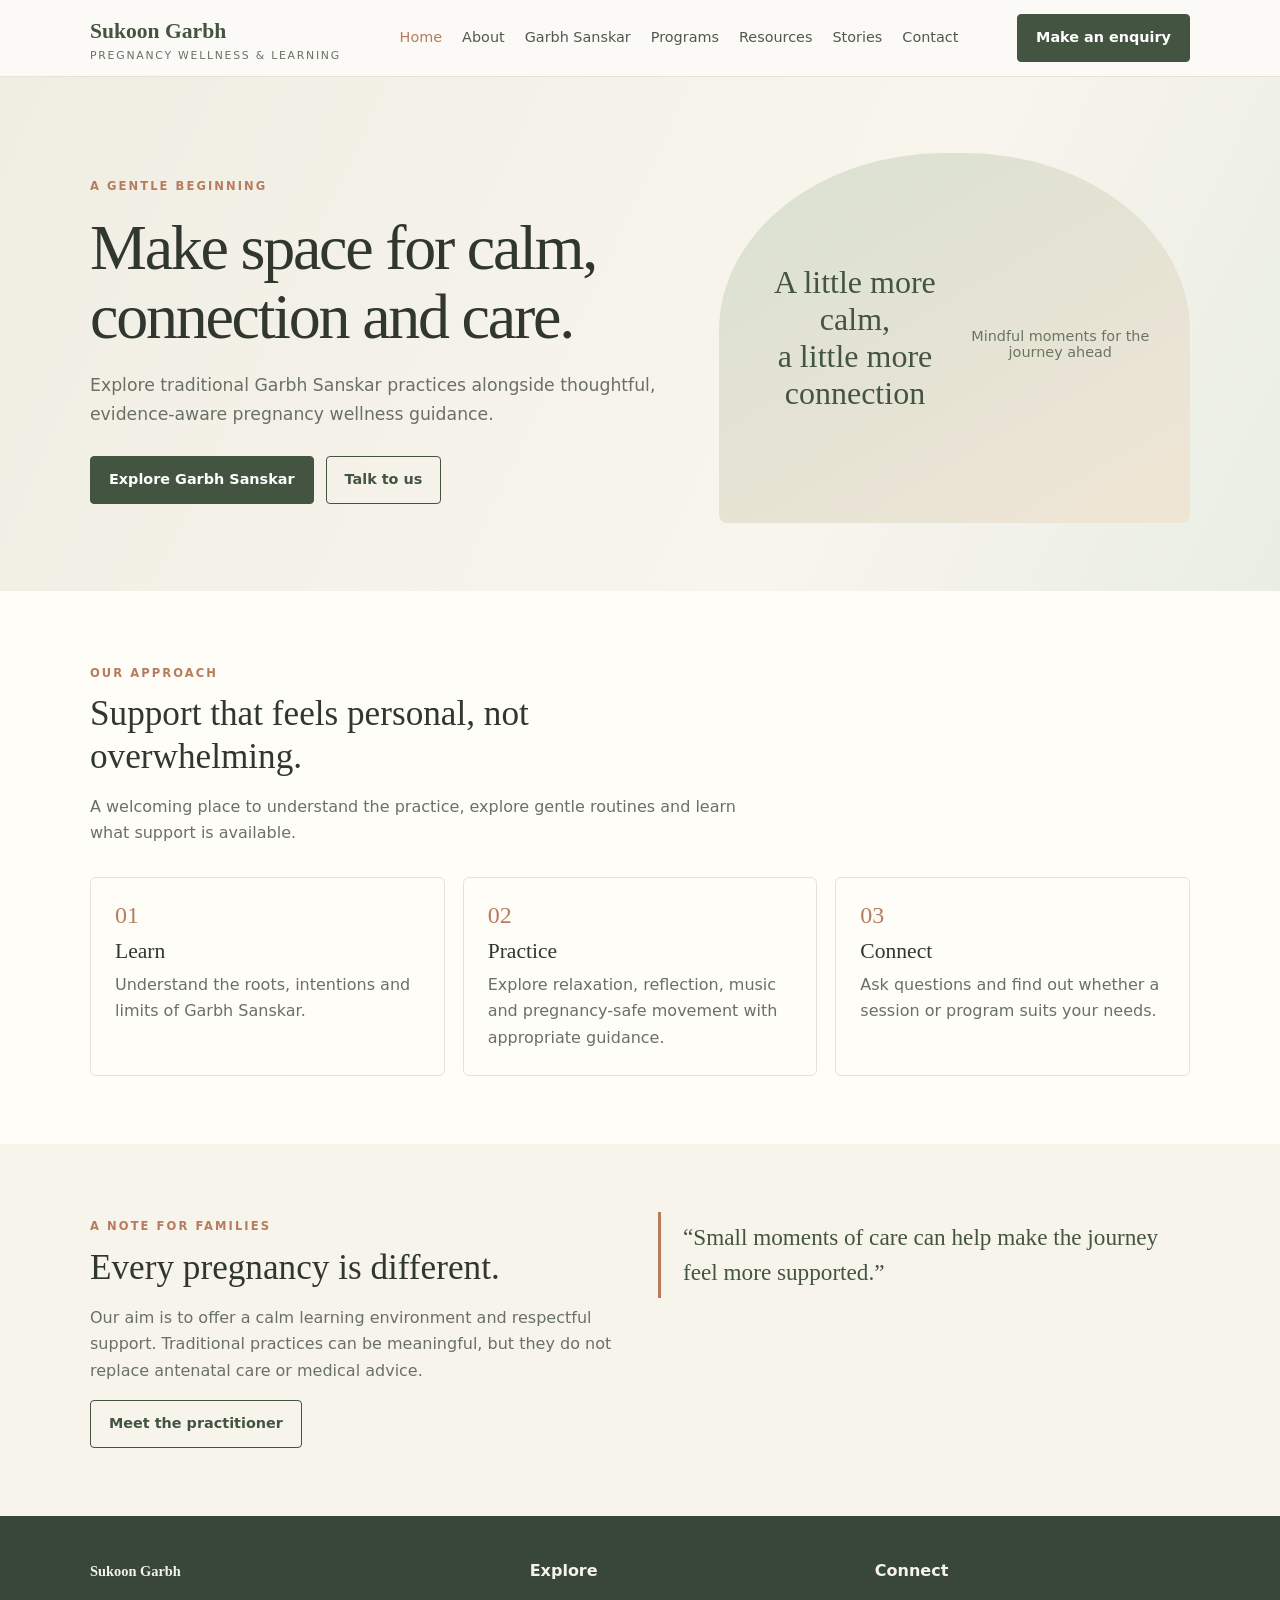
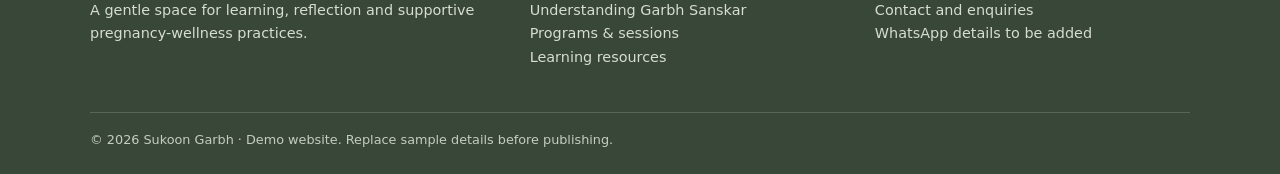
==== index.html @ dbc05a03 "Build responsive Garbh Sanskar website demo" ====
<!doctype html><html lang="en"><head><meta charset="utf-8"><meta name="viewport" content="width=device-width,initial-scale=1"><meta name="description" content="A calm and informative Garbh Sanskar and pregnancy wellness website."><title>Home | Sukoon Garbh</title><link rel="stylesheet" href="styles.css"></head><body><header class="site-header"><div class="wrap nav"><a class="brand" href="index.html">Sukoon Garbh<span><small>Pregnancy wellness & learning</small></span></a><nav class="nav-links" aria-label="Main navigation"><a class="active" href="index.html">Home</a><a class="" href="about.html">About</a><a class="" href="garbh-sanskar.html">Garbh Sanskar</a><a class="" href="programs.html">Programs</a><a class="" href="resources.html">Resources</a><a class="" href="testimonials.html">Stories</a><a class="" href="contact.html">Contact</a></nav><a class="nav-cta" href="contact.html">Make an enquiry</a></div></header><main><section class="hero"><div class="wrap hero-grid"><div><span class="eyebrow">A gentle beginning</span><h1>Make space for calm, connection and care.</h1><p>Explore traditional Garbh Sanskar practices alongside thoughtful, evidence-aware pregnancy wellness guidance.</p><div class="actions"><a class="button" href="garbh-sanskar.html">Explore Garbh Sanskar</a><a class="button secondary" href="contact.html">Talk to us</a></div></div><div class="hero-art">A little more calm,<br>a little more connection<span>Mindful moments for the journey ahead</span></div></div></section><section class="section white"><div class="wrap"><div class="section-head"><span class="eyebrow">Our approach</span><h2>Support that feels personal, not overwhelming.</h2><p class="muted">A welcoming place to understand the practice, explore gentle routines and learn what support is available.</p></div><div class="cards"><article class="card"><span class="number">01</span><h3>Learn</h3><p>Understand the roots, intentions and limits of Garbh Sanskar.</p></article><article class="card"><span class="number">02</span><h3>Practice</h3><p>Explore relaxation, reflection, music and pregnancy-safe movement with appropriate guidance.</p></article><article class="card"><span class="number">03</span><h3>Connect</h3><p>Ask questions and find out whether a session or program suits your needs.</p></article></div></div></section><section class="section"><div class="wrap split"><div><span class="eyebrow">A note for families</span><h2>Every pregnancy is different.</h2><p class="muted">Our aim is to offer a calm learning environment and respectful support. Traditional practices can be meaningful, but they do not replace antenatal care or medical advice.</p><a class="button secondary" href="about.html">Meet the practitioner</a></div><div class="quote">“Small moments of care can help make the journey feel more supported.”</div></div></section></main><footer class="site-footer"><div class="wrap"><div class="footer-grid"><div><a class="brand" style="color:#f5f3eb" href="index.html">Sukoon Garbh</a><p>A gentle space for learning, reflection and supportive pregnancy-wellness practices.</p></div><div><strong>Explore</strong><p><a href="garbh-sanskar.html">Understanding Garbh Sanskar</a><br><a href="programs.html">Programs & sessions</a><br><a href="resources.html">Learning resources</a></p></div><div><strong>Connect</strong><p><a href="contact.html">Contact and enquiries</a><br><span>WhatsApp details to be added</span></p></div></div><div class="footer-bottom">© 2026 Sukoon Garbh · Demo website. Replace sample details before publishing.</div></div></footer><script src="script.js"></script></body></html>
---- styles.css ----
:root{--cream:#f7f4ec;--paper:#fffdf8;--ink:#30372e;--muted:#697166;--green:#71836b;--green-dark:#435541;--clay:#b77c5d;--line:#e8e2d6}*{box-sizing:border-box}body{margin:0;background:var(--cream);color:var(--ink);font:16px/1.65 Inter,ui-sans-serif,system-ui,-apple-system,"Segoe UI",sans-serif}a{color:inherit;text-decoration:none}img{max-width:100%;display:block}.wrap{width:min(1100px,92%);margin:auto}.site-header{background:#fbfaf6;border-bottom:1px solid var(--line);position:sticky;top:0;z-index:5}.nav{min-height:76px;display:flex;align-items:center;justify-content:space-between;gap:24px}.brand{font-family:Georgia,serif;font-size:1.35rem;color:var(--green-dark);font-weight:600}.brand small{display:block;font: .68rem/1.2 system-ui;letter-spacing:.16em;text-transform:uppercase;color:var(--muted)}.nav-links{display:flex;gap:20px;align-items:center;flex-wrap:wrap}.nav-links a{font-size:.9rem;color:#50594e}.nav-links a:hover,.nav-links a.active{color:var(--clay)}.nav-cta,.button{display:inline-flex;align-items:center;justify-content:center;padding:11px 18px;border-radius:4px;background:var(--green-dark);color:white;border:1px solid var(--green-dark);font-weight:600;font-size:.9rem}.button.secondary{background:transparent;color:var(--green-dark)}.hero{padding:76px 0 68px;background:linear-gradient(115deg,#f0eee3,#f8f5ed 65%,#e9eee4)}.hero-grid{display:grid;grid-template-columns:1.1fr .9fr;gap:54px;align-items:center}.eyebrow{text-transform:uppercase;letter-spacing:.18em;color:var(--clay);font-size:.72rem;font-weight:700}.hero h1,.page-intro h1{font:clamp(2.5rem,5vw,4.6rem)/1.08 Georgia,serif;font-weight:500;letter-spacing:-.035em;margin:15px 0 20px}.hero p,.page-intro p{font-size:1.08rem;color:var(--muted);max-width:620px}.hero-art{min-height:370px;border-radius:48% 48% 8px 8px;background:linear-gradient(150deg,#d9e1d2,#f0e5d5);display:flex;align-items:center;justify-content:center;padding:30px;text-align:center;color:var(--green-dark);font:2rem Georgia,serif}.hero-art span{display:block;font: .9rem system-ui;margin-top:12px;color:#687565}.actions{display:flex;gap:12px;flex-wrap:wrap;margin-top:28px}.section{padding:68px 0}.section.white{background:var(--paper)}.section-head{max-width:650px;margin-bottom:30px}.section h2,.page-intro h1{font-family:Georgia,serif;font-weight:500}.section h2{font-size:2.2rem;line-height:1.2;margin:8px 0 12px}.muted{color:var(--muted)}.cards{display:grid;grid-template-columns:repeat(3,1fr);gap:18px}.card{background:var(--paper);border:1px solid var(--line);padding:24px;border-radius:6px}.card h3{font:1.35rem Georgia,serif;margin:8px 0}.card p{color:var(--muted);margin:0}.number{color:var(--clay);font:1.5rem Georgia,serif}.page-intro{padding:66px 0 42px;background:#efeee5}.page-intro h1{font-size:clamp(2.4rem,5vw,3.8rem);margin:12px 0}.content{max-width:820px}.content h2{font:2rem Georgia,serif;margin:30px 0 10px}.content p,.content li{color:#596257}.content ul{padding-left:22px}.split{display:grid;grid-template-columns:1fr 1fr;gap:36px;align-items:start}.quote{font:1.45rem/1.5 Georgia,serif;color:var(--green-dark);border-left:3px solid var(--clay);padding:8px 0 8px 22px}.tag{display:inline-block;background:#edf0e8;color:var(--green-dark);padding:4px 9px;font-size:.76rem;border-radius:3px}.contact-box{background:#e9eee4;padding:30px;border-radius:6px}.form{display:grid;gap:13px}.form label{font-size:.88rem;font-weight:600}.form input,.form textarea,.form select{width:100%;padding:12px;border:1px solid #d9d6cc;border-radius:4px;background:#fffdf8;font:inherit}.form textarea{min-height:120px;resize:vertical}.notice{font-size:.85rem;color:var(--muted)}.site-footer{background:#394738;color:#f5f3eb;padding:42px 0 24px}.footer-grid{display:grid;grid-template-columns:1.3fr 1fr 1fr;gap:30px}.site-footer p,.site-footer a{color:#d6ddd1;font-size:.9rem}.footer-bottom{border-top:1px solid #596653;margin-top:28px;padding-top:16px;color:#c4cebf;font-size:.8rem}.mobile-note{display:none}@media(max-width:760px){.nav{align-items:flex-start;padding:16px 0;flex-direction:column}.nav-links{gap:12px}.nav-links a{font-size:.82rem}.nav-cta{display:none}.hero{padding:52px 0}.hero-grid,.split{grid-template-columns:1fr}.hero-art{min-height:230px}.cards{grid-template-columns:1fr}.section{padding:48px 0}.footer-grid{grid-template-columns:1fr}.page-intro{padding:48px 0 30px}}
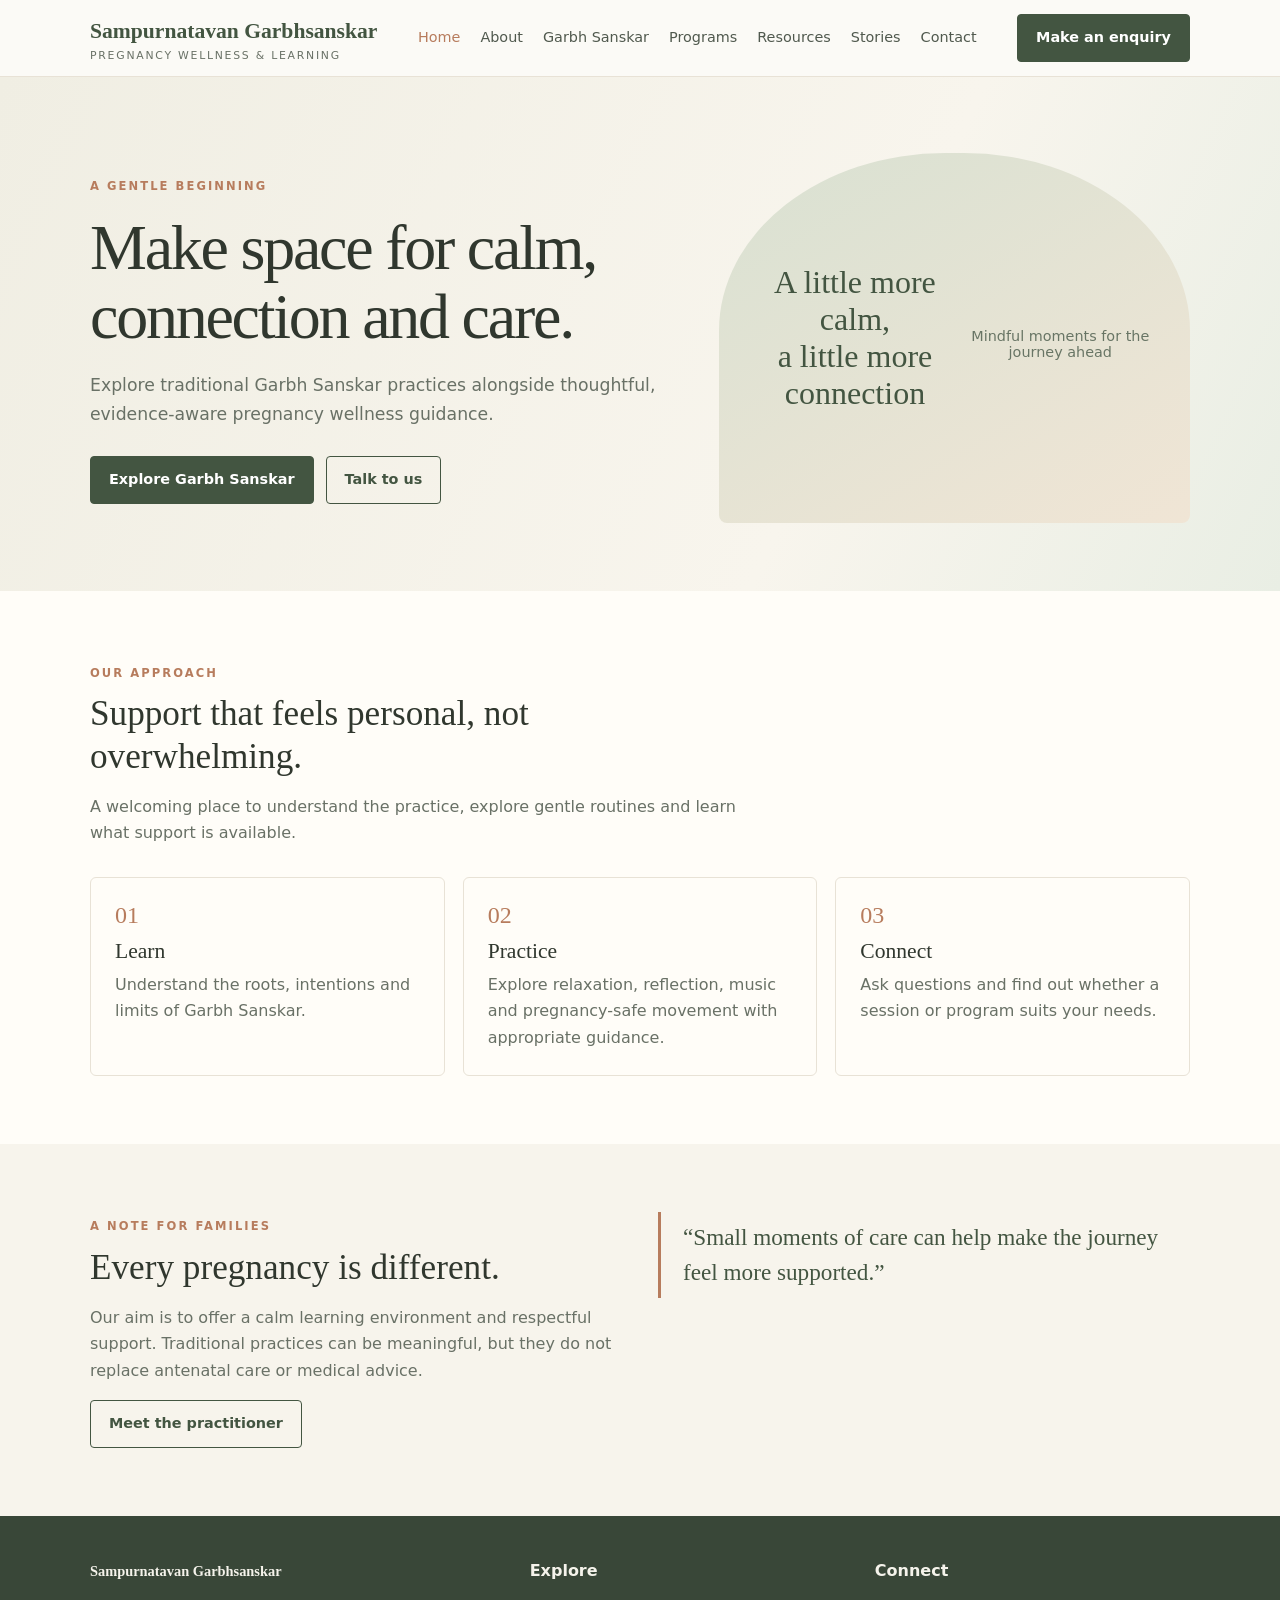
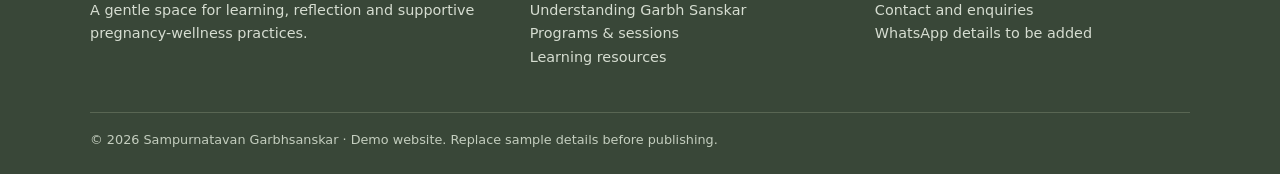
==== commit 79bd5f0a: "Apply Sampurnatavan brand identity" ====
--- a/index.html
+++ b/index.html
@@ -1 +1 @@
-<!doctype html><html lang="en"><head><meta charset="utf-8"><meta name="viewport" content="width=device-width,initial-scale=1"><meta name="description" content="A calm and informative Garbh Sanskar and pregnancy wellness website."><title>Home | Sukoon Garbh</title><link rel="stylesheet" href="styles.css"></head><body><header class="site-header"><div class="wrap nav"><a class="brand" href="index.html">Sukoon Garbh<span><small>Pregnancy wellness & learning</small></span></a><nav class="nav-links" aria-label="Main navigation"><a class="active" href="index.html">Home</a><a class="" href="about.html">About</a><a class="" href="garbh-sanskar.html">Garbh Sanskar</a><a class="" href="programs.html">Programs</a><a class="" href="resources.html">Resources</a><a class="" href="testimonials.html">Stories</a><a class="" href="contact.html">Contact</a></nav><a class="nav-cta" href="contact.html">Make an enquiry</a></div></header><main><section class="hero"><div class="wrap hero-grid"><div><span class="eyebrow">A gentle beginning</span><h1>Make space for calm, connection and care.</h1><p>Explore traditional Garbh Sanskar practices alongside thoughtful, evidence-aware pregnancy wellness guidance.</p><div class="actions"><a class="button" href="garbh-sanskar.html">Explore Garbh Sanskar</a><a class="button secondary" href="contact.html">Talk to us</a></div></div><div class="hero-art">A little more calm,<br>a little more connection<span>Mindful moments for the journey ahead</span></div></div></section><section class="section white"><div class="wrap"><div class="section-head"><span class="eyebrow">Our approach</span><h2>Support that feels personal, not overwhelming.</h2><p class="muted">A welcoming place to understand the practice, explore gentle routines and learn what support is available.</p></div><div class="cards"><article class="card"><span class="number">01</span><h3>Learn</h3><p>Understand the roots, intentions and limits of Garbh Sanskar.</p></article><article class="card"><span class="number">02</span><h3>Practice</h3><p>Explore relaxation, reflection, music and pregnancy-safe movement with appropriate guidance.</p></article><article class="card"><span class="number">03</span><h3>Connect</h3><p>Ask questions and find out whether a session or program suits your needs.</p></article></div></div></section><section class="section"><div class="wrap split"><div><span class="eyebrow">A note for families</span><h2>Every pregnancy is different.</h2><p class="muted">Our aim is to offer a calm learning environment and respectful support. Traditional practices can be meaningful, but they do not replace antenatal care or medical advice.</p><a class="button secondary" href="about.html">Meet the practitioner</a></div><div class="quote">“Small moments of care can help make the journey feel more supported.”</div></div></section></main><footer class="site-footer"><div class="wrap"><div class="footer-grid"><div><a class="brand" style="color:#f5f3eb" href="index.html">Sukoon Garbh</a><p>A gentle space for learning, reflection and supportive pregnancy-wellness practices.</p></div><div><strong>Explore</strong><p><a href="garbh-sanskar.html">Understanding Garbh Sanskar</a><br><a href="programs.html">Programs & sessions</a><br><a href="resources.html">Learning resources</a></p></div><div><strong>Connect</strong><p><a href="contact.html">Contact and enquiries</a><br><span>WhatsApp details to be added</span></p></div></div><div class="footer-bottom">© 2026 Sukoon Garbh · Demo website. Replace sample details before publishing.</div></div></footer><script src="script.js"></script></body></html>+<!doctype html><html lang="en"><head><meta charset="utf-8"><meta name="viewport" content="width=device-width,initial-scale=1,viewport-fit=cover"><meta name="theme-color" content="#f7f0df"><meta name="description" content="A calm and informative Garbh Sanskar and pregnancy wellness website."><title>Home | Sampurnatavan Garbhsanskar</title><link rel="stylesheet" href="styles.css"></head><body><header class="site-header"><div class="wrap nav"><a class="brand" href="index.html">Sampurnatavan Garbhsanskar<span><small>Pregnancy wellness & learning</small></span></a><nav class="nav-links" aria-label="Main navigation"><a class="active" href="index.html">Home</a><a class="" href="about.html">About</a><a class="" href="garbh-sanskar.html">Garbh Sanskar</a><a class="" href="programs.html">Programs</a><a class="" href="resources.html">Resources</a><a class="" href="testimonials.html">Stories</a><a class="" href="contact.html">Contact</a></nav><a class="nav-cta" href="contact.html">Make an enquiry</a></div></header><main><section class="hero"><div class="wrap hero-grid"><div><span class="eyebrow">A gentle beginning</span><h1>Make space for calm, connection and care.</h1><p>Explore traditional Garbh Sanskar practices alongside thoughtful, evidence-aware pregnancy wellness guidance.</p><div class="actions"><a class="button" href="garbh-sanskar.html">Explore Garbh Sanskar</a><a class="button secondary" href="contact.html">Talk to us</a></div></div><div class="hero-art">A little more calm,<br>a little more connection<span>Mindful moments for the journey ahead</span></div></div></section><section class="section white"><div class="wrap"><div class="section-head"><span class="eyebrow">Our approach</span><h2>Support that feels personal, not overwhelming.</h2><p class="muted">A welcoming place to understand the practice, explore gentle routines and learn what support is available.</p></div><div class="cards"><article class="card"><span class="number">01</span><h3>Learn</h3><p>Understand the roots, intentions and limits of Garbh Sanskar.</p></article><article class="card"><span class="number">02</span><h3>Practice</h3><p>Explore relaxation, reflection, music and pregnancy-safe movement with appropriate guidance.</p></article><article class="card"><span class="number">03</span><h3>Connect</h3><p>Ask questions and find out whether a session or program suits your needs.</p></article></div></div></section><section class="section"><div class="wrap split"><div><span class="eyebrow">A note for families</span><h2>Every pregnancy is different.</h2><p class="muted">Our aim is to offer a calm learning environment and respectful support. Traditional practices can be meaningful, but they do not replace antenatal care or medical advice.</p><a class="button secondary" href="about.html">Meet the practitioner</a></div><div class="quote">“Small moments of care can help make the journey feel more supported.”</div></div></section></main><footer class="site-footer"><div class="wrap"><div class="footer-grid"><div><a class="brand" style="color:#f5f3eb" href="index.html">Sampurnatavan Garbhsanskar</a><p>A gentle space for learning, reflection and supportive pregnancy-wellness practices.</p></div><div><strong>Explore</strong><p><a href="garbh-sanskar.html">Understanding Garbh Sanskar</a><br><a href="programs.html">Programs & sessions</a><br><a href="resources.html">Learning resources</a></p></div><div><strong>Connect</strong><p><a href="contact.html">Contact and enquiries</a><br><span>WhatsApp details to be added</span></p></div></div><div class="footer-bottom">© 2026 Sampurnatavan Garbhsanskar · Demo website. Replace sample details before publishing.</div></div></footer><script src="script.js"></script></body></html>
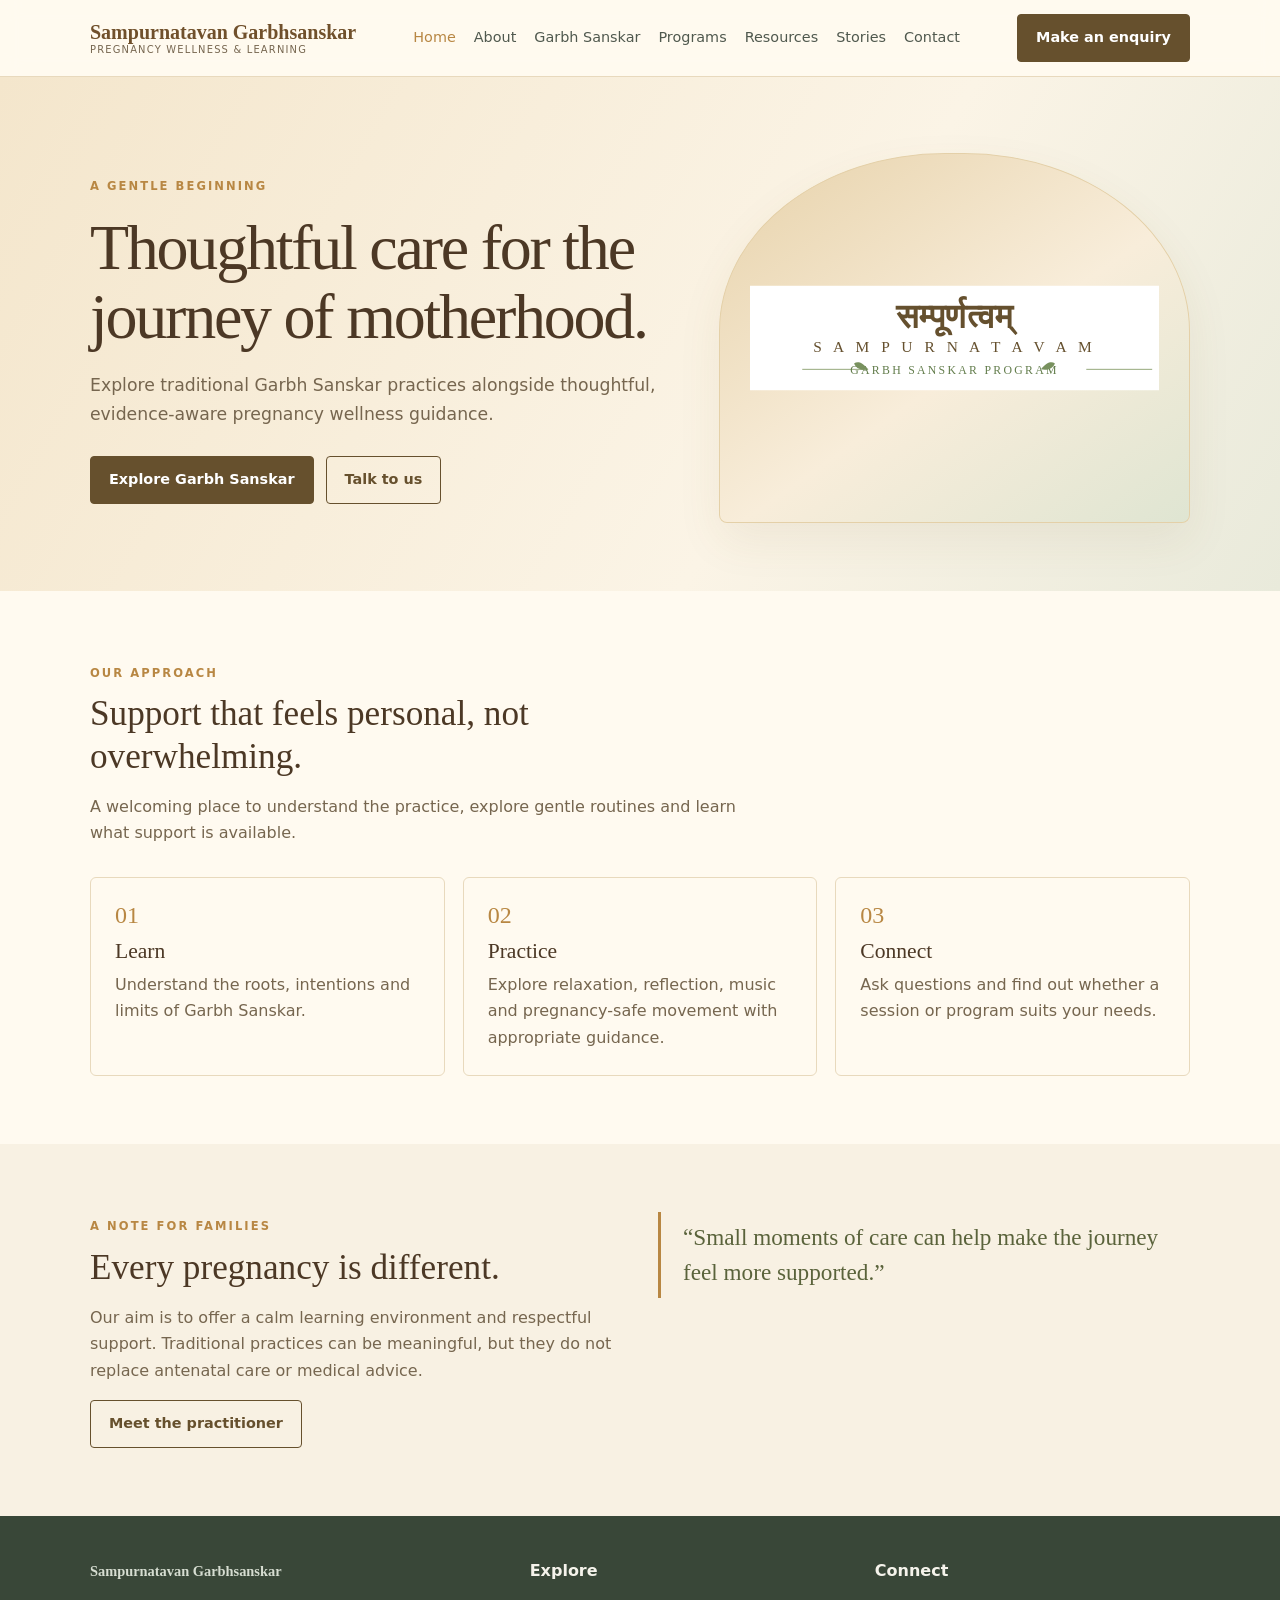
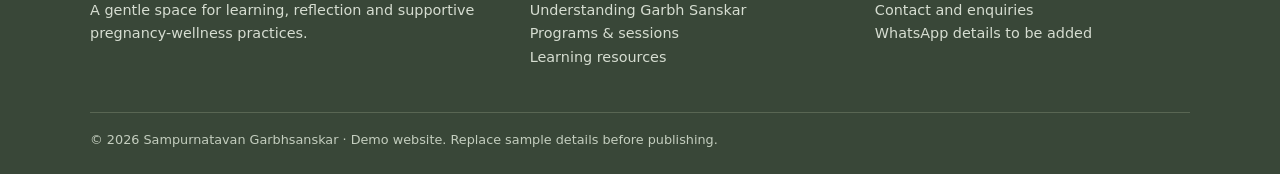
==== commit b45fce7e: "Show Sampurnatavam logo in homepage hero" ====
--- a/index.html
+++ b/index.html
@@ -1 +1 @@
-<!doctype html><html lang="en"><head><meta charset="utf-8"><meta name="viewport" content="width=device-width,initial-scale=1,viewport-fit=cover"><meta name="theme-color" content="#f7f0df"><meta name="description" content="A calm and informative Garbh Sanskar and pregnancy wellness website."><title>Home | Sampurnatavan Garbhsanskar</title><link rel="stylesheet" href="styles.css"></head><body><header class="site-header"><div class="wrap nav"><a class="brand" href="index.html">Sampurnatavan Garbhsanskar<span><small>Pregnancy wellness & learning</small></span></a><nav class="nav-links" aria-label="Main navigation"><a class="active" href="index.html">Home</a><a class="" href="about.html">About</a><a class="" href="garbh-sanskar.html">Garbh Sanskar</a><a class="" href="programs.html">Programs</a><a class="" href="resources.html">Resources</a><a class="" href="testimonials.html">Stories</a><a class="" href="contact.html">Contact</a></nav><a class="nav-cta" href="contact.html">Make an enquiry</a></div></header><main><section class="hero"><div class="wrap hero-grid"><div><span class="eyebrow">A gentle beginning</span><h1>Make space for calm, connection and care.</h1><p>Explore traditional Garbh Sanskar practices alongside thoughtful, evidence-aware pregnancy wellness guidance.</p><div class="actions"><a class="button" href="garbh-sanskar.html">Explore Garbh Sanskar</a><a class="button secondary" href="contact.html">Talk to us</a></div></div><div class="hero-art">A little more calm,<br>a little more connection<span>Mindful moments for the journey ahead</span></div></div></section><section class="section white"><div class="wrap"><div class="section-head"><span class="eyebrow">Our approach</span><h2>Support that feels personal, not overwhelming.</h2><p class="muted">A welcoming place to understand the practice, explore gentle routines and learn what support is available.</p></div><div class="cards"><article class="card"><span class="number">01</span><h3>Learn</h3><p>Understand the roots, intentions and limits of Garbh Sanskar.</p></article><article class="card"><span class="number">02</span><h3>Practice</h3><p>Explore relaxation, reflection, music and pregnancy-safe movement with appropriate guidance.</p></article><article class="card"><span class="number">03</span><h3>Connect</h3><p>Ask questions and find out whether a session or program suits your needs.</p></article></div></div></section><section class="section"><div class="wrap split"><div><span class="eyebrow">A note for families</span><h2>Every pregnancy is different.</h2><p class="muted">Our aim is to offer a calm learning environment and respectful support. Traditional practices can be meaningful, but they do not replace antenatal care or medical advice.</p><a class="button secondary" href="about.html">Meet the practitioner</a></div><div class="quote">“Small moments of care can help make the journey feel more supported.”</div></div></section></main><footer class="site-footer"><div class="wrap"><div class="footer-grid"><div><a class="brand" style="color:#f5f3eb" href="index.html">Sampurnatavan Garbhsanskar</a><p>A gentle space for learning, reflection and supportive pregnancy-wellness practices.</p></div><div><strong>Explore</strong><p><a href="garbh-sanskar.html">Understanding Garbh Sanskar</a><br><a href="programs.html">Programs & sessions</a><br><a href="resources.html">Learning resources</a></p></div><div><strong>Connect</strong><p><a href="contact.html">Contact and enquiries</a><br><span>WhatsApp details to be added</span></p></div></div><div class="footer-bottom">© 2026 Sampurnatavan Garbhsanskar · Demo website. Replace sample details before publishing.</div></div></footer><script src="script.js"></script></body></html>+<!doctype html><html lang="en"><head><meta charset="utf-8"><meta name="viewport" content="width=device-width,initial-scale=1,viewport-fit=cover"><meta name="theme-color" content="#ffffff"><meta name="description" content="A calm and informative Garbh Sanskar and pregnancy wellness website."><title>Home | Sampurnatavan Garbhsanskar</title><link rel="stylesheet" href="styles.css"></head><body><header class="site-header"><div class="wrap nav"><a class="brand" href="index.html">Sampurnatavan Garbhsanskar<span><small>Pregnancy wellness & learning</small></span></a><nav class="nav-links" aria-label="Main navigation"><a class="active" href="index.html">Home</a><a href="about.html">About</a><a href="garbh-sanskar.html">Garbh Sanskar</a><a href="programs.html">Programs</a><a href="resources.html">Resources</a><a href="testimonials.html">Stories</a><a href="contact.html">Contact</a></nav><a class="nav-cta" href="contact.html">Make an enquiry</a></div></header><main><section class="hero"><div class="wrap hero-grid"><div><span class="eyebrow">A gentle beginning</span><h1>Thoughtful care for the journey of motherhood.</h1><p>Explore traditional Garbh Sanskar practices alongside thoughtful, evidence-aware pregnancy wellness guidance.</p><div class="actions"><a class="button" href="garbh-sanskar.html">Explore Garbh Sanskar</a><a class="button secondary" href="contact.html">Talk to us</a></div></div><div class="hero-art hero-logo-wrap"><img class="hero-logo" src="assets/sampurnatavam-logo.svg" alt="Sampurnatavam Garbh Sanskar Program logo" width="900" height="230"></div></div></section><section class="section white"><div class="wrap"><div class="section-head"><span class="eyebrow">Our approach</span><h2>Support that feels personal, not overwhelming.</h2><p class="muted">A welcoming place to understand the practice, explore gentle routines and learn what support is available.</p></div><div class="cards"><article class="card"><span class="number">01</span><h3>Learn</h3><p>Understand the roots, intentions and limits of Garbh Sanskar.</p></article><article class="card"><span class="number">02</span><h3>Practice</h3><p>Explore relaxation, reflection, music and pregnancy-safe movement with appropriate guidance.</p></article><article class="card"><span class="number">03</span><h3>Connect</h3><p>Ask questions and find out whether a session or program suits your needs.</p></article></div></div></section><section class="section"><div class="wrap split"><div><span class="eyebrow">A note for families</span><h2>Every pregnancy is different.</h2><p class="muted">Our aim is to offer a calm learning environment and respectful support. Traditional practices can be meaningful, but they do not replace antenatal care or medical advice.</p><a class="button secondary" href="about.html">Meet the practitioner</a></div><div class="quote">“Small moments of care can help make the journey feel more supported.”</div></div></section></main><footer class="site-footer"><div class="wrap"><div class="footer-grid"><div><a class="brand footer-brand" href="index.html">Sampurnatavan Garbhsanskar</a><p>A gentle space for learning, reflection and supportive pregnancy-wellness practices.</p></div><div><strong>Explore</strong><p><a href="garbh-sanskar.html">Understanding Garbh Sanskar</a><br><a href="programs.html">Programs & sessions</a><br><a href="resources.html">Learning resources</a></p></div><div><strong>Connect</strong><p><a href="contact.html">Contact and enquiries</a><br><span>WhatsApp details to be added</span></p></div></div><div class="footer-bottom">© 2026 Sampurnatavan Garbhsanskar · Demo website. Replace sample details before publishing.</div></div></footer><script src="script.js"></script></body></html>
--- a/styles.css
+++ b/styles.css
@@ -1 +1,6 @@
-:root{--cream:#f7f4ec;--paper:#fffdf8;--ink:#30372e;--muted:#697166;--green:#71836b;--green-dark:#435541;--clay:#b77c5d;--line:#e8e2d6}*{box-sizing:border-box}body{margin:0;background:var(--cream);color:var(--ink);font:16px/1.65 Inter,ui-sans-serif,system-ui,-apple-system,"Segoe UI",sans-serif}a{color:inherit;text-decoration:none}img{max-width:100%;display:block}.wrap{width:min(1100px,92%);margin:auto}.site-header{background:#fbfaf6;border-bottom:1px solid var(--line);position:sticky;top:0;z-index:5}.nav{min-height:76px;display:flex;align-items:center;justify-content:space-between;gap:24px}.brand{font-family:Georgia,serif;font-size:1.35rem;color:var(--green-dark);font-weight:600}.brand small{display:block;font: .68rem/1.2 system-ui;letter-spacing:.16em;text-transform:uppercase;color:var(--muted)}.nav-links{display:flex;gap:20px;align-items:center;flex-wrap:wrap}.nav-links a{font-size:.9rem;color:#50594e}.nav-links a:hover,.nav-links a.active{color:var(--clay)}.nav-cta,.button{display:inline-flex;align-items:center;justify-content:center;padding:11px 18px;border-radius:4px;background:var(--green-dark);color:white;border:1px solid var(--green-dark);font-weight:600;font-size:.9rem}.button.secondary{background:transparent;color:var(--green-dark)}.hero{padding:76px 0 68px;background:linear-gradient(115deg,#f0eee3,#f8f5ed 65%,#e9eee4)}.hero-grid{display:grid;grid-template-columns:1.1fr .9fr;gap:54px;align-items:center}.eyebrow{text-transform:uppercase;letter-spacing:.18em;color:var(--clay);font-size:.72rem;font-weight:700}.hero h1,.page-intro h1{font:clamp(2.5rem,5vw,4.6rem)/1.08 Georgia,serif;font-weight:500;letter-spacing:-.035em;margin:15px 0 20px}.hero p,.page-intro p{font-size:1.08rem;color:var(--muted);max-width:620px}.hero-art{min-height:370px;border-radius:48% 48% 8px 8px;background:linear-gradient(150deg,#d9e1d2,#f0e5d5);display:flex;align-items:center;justify-content:center;padding:30px;text-align:center;color:var(--green-dark);font:2rem Georgia,serif}.hero-art span{display:block;font: .9rem system-ui;margin-top:12px;color:#687565}.actions{display:flex;gap:12px;flex-wrap:wrap;margin-top:28px}.section{padding:68px 0}.section.white{background:var(--paper)}.section-head{max-width:650px;margin-bottom:30px}.section h2,.page-intro h1{font-family:Georgia,serif;font-weight:500}.section h2{font-size:2.2rem;line-height:1.2;margin:8px 0 12px}.muted{color:var(--muted)}.cards{display:grid;grid-template-columns:repeat(3,1fr);gap:18px}.card{background:var(--paper);border:1px solid var(--line);padding:24px;border-radius:6px}.card h3{font:1.35rem Georgia,serif;margin:8px 0}.card p{color:var(--muted);margin:0}.number{color:var(--clay);font:1.5rem Georgia,serif}.page-intro{padding:66px 0 42px;background:#efeee5}.page-intro h1{font-size:clamp(2.4rem,5vw,3.8rem);margin:12px 0}.content{max-width:820px}.content h2{font:2rem Georgia,serif;margin:30px 0 10px}.content p,.content li{color:#596257}.content ul{padding-left:22px}.split{display:grid;grid-template-columns:1fr 1fr;gap:36px;align-items:start}.quote{font:1.45rem/1.5 Georgia,serif;color:var(--green-dark);border-left:3px solid var(--clay);padding:8px 0 8px 22px}.tag{display:inline-block;background:#edf0e8;color:var(--green-dark);padding:4px 9px;font-size:.76rem;border-radius:3px}.contact-box{background:#e9eee4;padding:30px;border-radius:6px}.form{display:grid;gap:13px}.form label{font-size:.88rem;font-weight:600}.form input,.form textarea,.form select{width:100%;padding:12px;border:1px solid #d9d6cc;border-radius:4px;background:#fffdf8;font:inherit}.form textarea{min-height:120px;resize:vertical}.notice{font-size:.85rem;color:var(--muted)}.site-footer{background:#394738;color:#f5f3eb;padding:42px 0 24px}.footer-grid{display:grid;grid-template-columns:1.3fr 1fr 1fr;gap:30px}.site-footer p,.site-footer a{color:#d6ddd1;font-size:.9rem}.footer-bottom{border-top:1px solid #596653;margin-top:28px;padding-top:16px;color:#c4cebf;font-size:.8rem}.mobile-note{display:none}@media(max-width:760px){.nav{align-items:flex-start;padding:16px 0;flex-direction:column}.nav-links{gap:12px}.nav-links a{font-size:.82rem}.nav-cta{display:none}.hero{padding:52px 0}.hero-grid,.split{grid-template-columns:1fr}.hero-art{min-height:230px}.cards{grid-template-columns:1fr}.section{padding:48px 0}.footer-grid{grid-template-columns:1fr}.page-intro{padding:48px 0 30px}}+:root{--cream:#f7f4ec;--paper:#fffdf8;--ink:#30372e;--muted:#697166;--green:#71836b;--green-dark:#435541;--clay:#b77c5d;--line:#e8e2d6}*{box-sizing:border-box}body{margin:0;background:var(--cream);color:var(--ink);font:16px/1.65 Inter,ui-sans-serif,system-ui,-apple-system,"Segoe UI",sans-serif}a{color:inherit;text-decoration:none}img{max-width:100%;display:block}.wrap{width:min(1100px,92%);margin:auto}.site-header{background:#fbfaf6;border-bottom:1px solid var(--line);position:sticky;top:0;z-index:5}.nav{min-height:76px;display:flex;align-items:center;justify-content:space-between;gap:24px}.brand{font-family:Georgia,serif;font-size:1.35rem;color:var(--green-dark);font-weight:600}.brand small{display:block;font: .68rem/1.2 system-ui;letter-spacing:.16em;text-transform:uppercase;color:var(--muted)}.nav-links{display:flex;gap:20px;align-items:center;flex-wrap:wrap}.nav-links a{font-size:.9rem;color:#50594e}.nav-links a:hover,.nav-links a.active{color:var(--clay)}.nav-cta,.button{display:inline-flex;align-items:center;justify-content:center;padding:11px 18px;border-radius:4px;background:var(--green-dark);color:white;border:1px solid var(--green-dark);font-weight:600;font-size:.9rem}.button.secondary{background:transparent;color:var(--green-dark)}.hero{padding:76px 0 68px;background:linear-gradient(115deg,#f0eee3,#f8f5ed 65%,#e9eee4)}.hero-grid{display:grid;grid-template-columns:1.1fr .9fr;gap:54px;align-items:center}.eyebrow{text-transform:uppercase;letter-spacing:.18em;color:var(--clay);font-size:.72rem;font-weight:700}.hero h1,.page-intro h1{font:clamp(2.5rem,5vw,4.6rem)/1.08 Georgia,serif;font-weight:500;letter-spacing:-.035em;margin:15px 0 20px}.hero p,.page-intro p{font-size:1.08rem;color:var(--muted);max-width:620px}.hero-art{min-height:370px;border-radius:48% 48% 8px 8px;background:linear-gradient(150deg,#d9e1d2,#f0e5d5);display:flex;align-items:center;justify-content:center;padding:30px;text-align:center;color:var(--green-dark);font:2rem Georgia,serif}.hero-art span{display:block;font: .9rem system-ui;margin-top:12px;color:#687565}.actions{display:flex;gap:12px;flex-wrap:wrap;margin-top:28px}.section{padding:68px 0}.section.white{background:var(--paper)}.section-head{max-width:650px;margin-bottom:30px}.section h2,.page-intro h1{font-family:Georgia,serif;font-weight:500}.section h2{font-size:2.2rem;line-height:1.2;margin:8px 0 12px}.muted{color:var(--muted)}.cards{display:grid;grid-template-columns:repeat(3,1fr);gap:18px}.card{background:var(--paper);border:1px solid var(--line);padding:24px;border-radius:6px}.card h3{font:1.35rem Georgia,serif;margin:8px 0}.card p{color:var(--muted);margin:0}.number{color:var(--clay);font:1.5rem Georgia,serif}.page-intro{padding:66px 0 42px;background:#efeee5}.page-intro h1{font-size:clamp(2.4rem,5vw,3.8rem);margin:12px 0}.content{max-width:820px}.content h2{font:2rem Georgia,serif;margin:30px 0 10px}.content p,.content li{color:#596257}.content ul{padding-left:22px}.split{display:grid;grid-template-columns:1fr 1fr;gap:36px;align-items:start}.quote{font:1.45rem/1.5 Georgia,serif;color:var(--green-dark);border-left:3px solid var(--clay);padding:8px 0 8px 22px}.tag{display:inline-block;background:#edf0e8;color:var(--green-dark);padding:4px 9px;font-size:.76rem;border-radius:3px}.contact-box{background:#e9eee4;padding:30px;border-radius:6px}.form{display:grid;gap:13px}.form label{font-size:.88rem;font-weight:600}.form input,.form textarea,.form select{width:100%;padding:12px;border:1px solid #d9d6cc;border-radius:4px;background:#fffdf8;font:inherit}.form textarea{min-height:120px;resize:vertical}.notice{font-size:.85rem;color:var(--muted)}.site-footer{background:#394738;color:#f5f3eb;padding:42px 0 24px}.footer-grid{display:grid;grid-template-columns:1.3fr 1fr 1fr;gap:30px}.site-footer p,.site-footer a{color:#d6ddd1;font-size:.9rem}.footer-bottom{border-top:1px solid #596653;margin-top:28px;padding-top:16px;color:#c4cebf;font-size:.8rem}.mobile-note{display:none}@media(max-width:760px){.nav{align-items:flex-start;padding:16px 0;flex-direction:column}.nav-links{gap:12px}.nav-links a{font-size:.82rem}.nav-cta{display:none}.hero{padding:52px 0}.hero-grid,.split{grid-template-columns:1fr}.hero-art{min-height:230px}.cards{grid-template-columns:1fr}.section{padding:48px 0}.footer-grid{grid-template-columns:1fr}.page-intro{padding:48px 0 30px}}
+/* Sampurnatavan brand palette and mobile refinements */
+:root{--cream:#f8f1e3;--paper:#fffaf0;--ink:#4c3825;--muted:#76664f;--green:#7d875d;--green-dark:#5a633b;--clay:#b88743;--line:#e8d9bd}
+body{overflow-wrap:break-word}.brand{font-size:clamp(1rem,2vw,1.25rem);line-height:1.2;max-width:290px;color:#70502b}.brand small{letter-spacing:.12em;font-size:.62rem}.site-header{background:rgba(255,250,240,.97);backdrop-filter:blur(10px)}.nav{gap:16px}.nav-links{gap:clamp(10px,1.5vw,18px)}.nav-links a{white-space:nowrap}.hero{background:linear-gradient(120deg,#f4e6cc,#fbf4e6 62%,#e9eadb)}.hero-art{background:linear-gradient(145deg,#e7d2aa,#f8edda 55%,#dfe5d2);border:1px solid #e4d0a8;color:#71532e;box-shadow:0 18px 45px rgba(115,83,42,.08)}.button,.nav-cta{background:#66502d;border-color:#66502d;min-height:44px}.button.secondary{background:transparent;color:#66502d}
+@media(max-width:760px){.wrap{width:min(100% - 32px,600px)}.nav{width:100%;padding:14px 16px;gap:12px}.brand{max-width:100%;font-size:1.12rem}.nav-links{width:100%;display:flex;flex-wrap:nowrap;overflow-x:auto;overflow-y:hidden;gap:18px;padding:4px 0 8px;scrollbar-width:thin;-webkit-overflow-scrolling:touch}.nav-links a{font-size:.86rem;flex:0 0 auto}.hero{padding:42px 0}.hero h1{font-size:clamp(2.25rem,10vw,3.25rem)}.hero p,.page-intro p{font-size:1rem}.hero-art{min-height:190px;border-radius:90px 90px 8px 8px;font-size:1.55rem}.actions{display:grid;grid-template-columns:1fr}.actions .button{width:100%}.section{padding:42px 0}.section h2{font-size:1.85rem}.page-intro{padding:42px 0 28px}.page-intro h1{font-size:clamp(2.2rem,9vw,3rem)}.cards{gap:12px}.card{padding:20px}.split{gap:24px}.contact-box{padding:20px}.form input,.form textarea,.form select{font-size:16px}.site-footer{padding:34px 0 20px}}
+@media(min-width:761px) and (max-width:980px){.nav{flex-wrap:wrap;padding:14px 0}.nav-links{order:3;width:100%;justify-content:space-between}.hero-grid{gap:28px}}
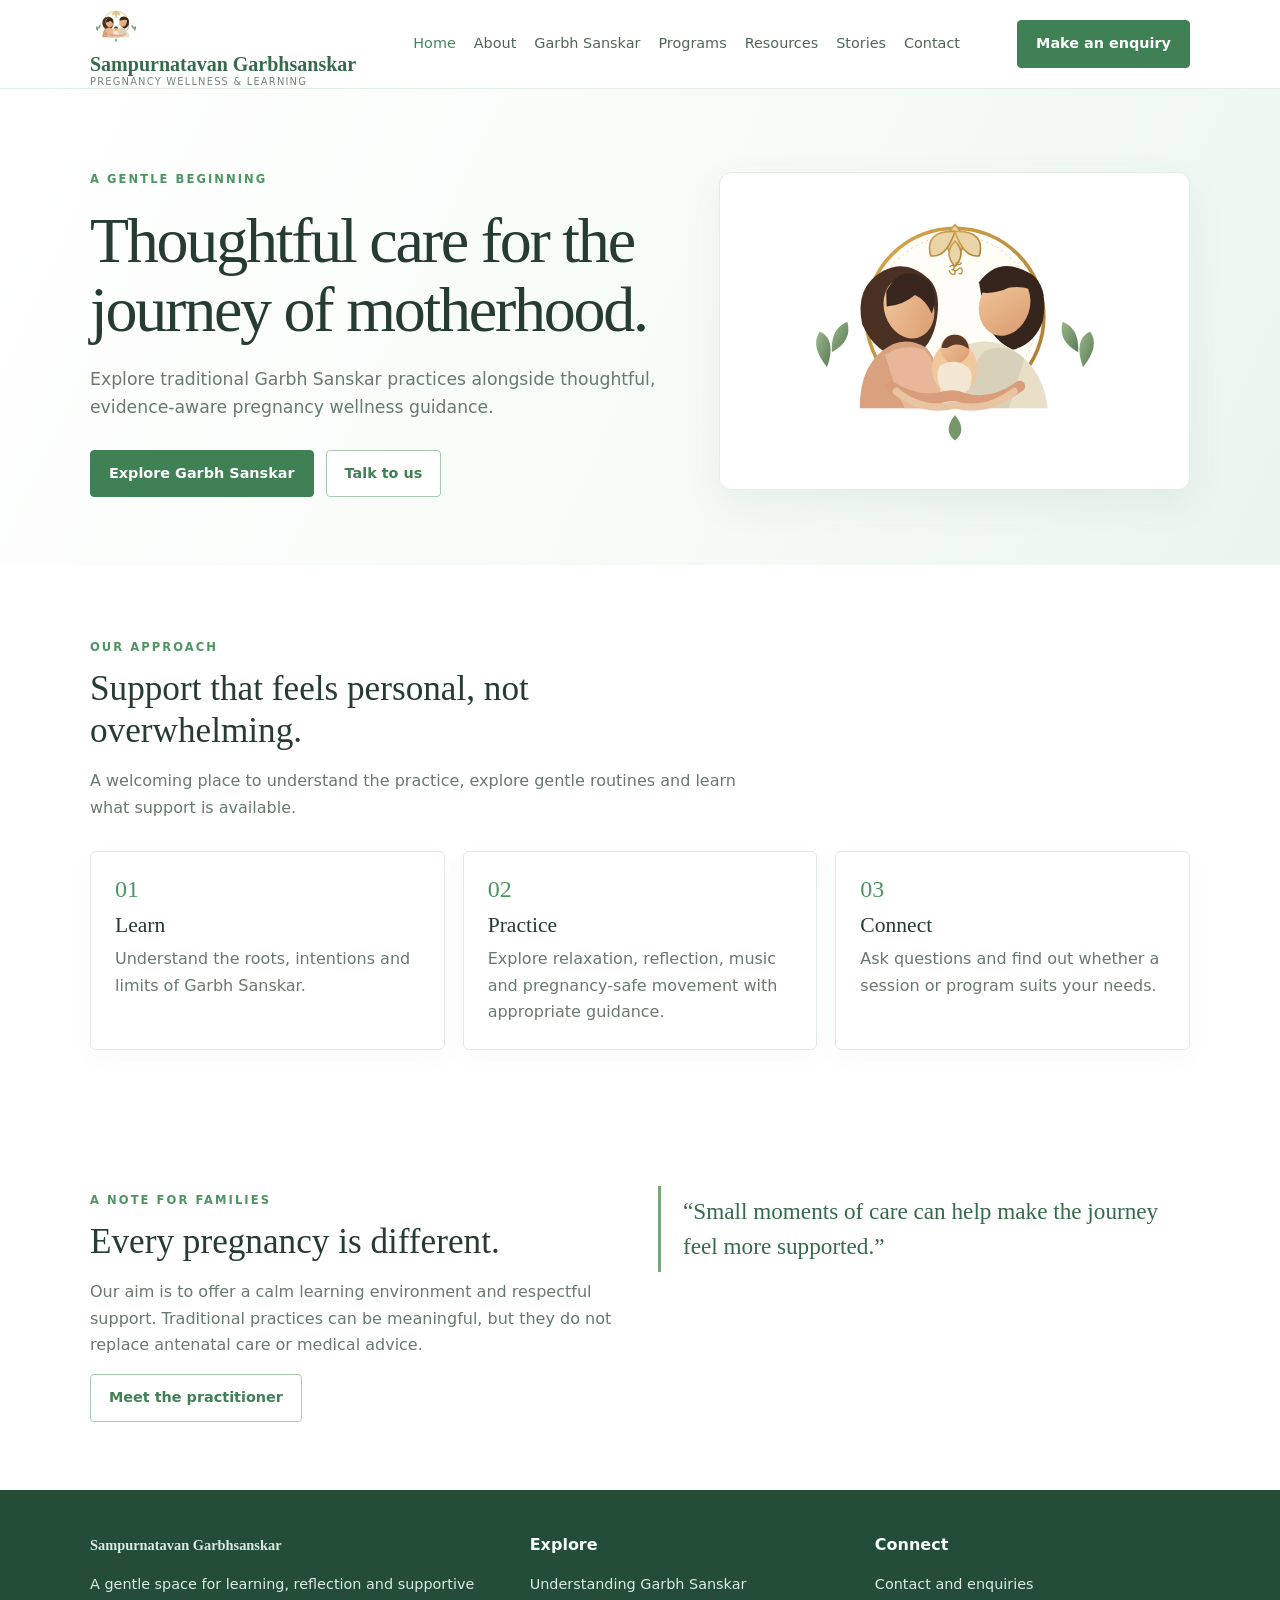
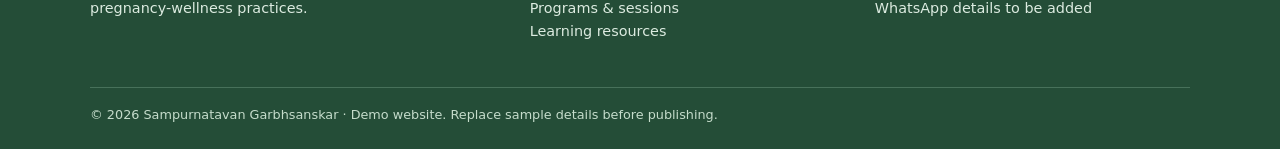
==== commit 03e93709: "Show family emblem in site header" ====
--- a/index.html
+++ b/index.html
@@ -1 +1 @@
-<!doctype html><html lang="en"><head><meta charset="utf-8"><meta name="viewport" content="width=device-width,initial-scale=1,viewport-fit=cover"><meta name="theme-color" content="#ffffff"><meta name="description" content="A calm and informative Garbh Sanskar and pregnancy wellness website."><title>Home | Sampurnatavan Garbhsanskar</title><link rel="stylesheet" href="styles.css"></head><body><header class="site-header"><div class="wrap nav"><a class="brand" href="index.html">Sampurnatavan Garbhsanskar<span><small>Pregnancy wellness & learning</small></span></a><nav class="nav-links" aria-label="Main navigation"><a class="active" href="index.html">Home</a><a href="about.html">About</a><a href="garbh-sanskar.html">Garbh Sanskar</a><a href="programs.html">Programs</a><a href="resources.html">Resources</a><a href="testimonials.html">Stories</a><a href="contact.html">Contact</a></nav><a class="nav-cta" href="contact.html">Make an enquiry</a></div></header><main><section class="hero"><div class="wrap hero-grid"><div><span class="eyebrow">A gentle beginning</span><h1>Thoughtful care for the journey of motherhood.</h1><p>Explore traditional Garbh Sanskar practices alongside thoughtful, evidence-aware pregnancy wellness guidance.</p><div class="actions"><a class="button" href="garbh-sanskar.html">Explore Garbh Sanskar</a><a class="button secondary" href="contact.html">Talk to us</a></div></div><div class="hero-art hero-logo-wrap"><img class="hero-logo" src="assets/sampurnatavam-logo.svg" alt="Sampurnatavam Garbh Sanskar Program logo" width="900" height="230"></div></div></section><section class="section white"><div class="wrap"><div class="section-head"><span class="eyebrow">Our approach</span><h2>Support that feels personal, not overwhelming.</h2><p class="muted">A welcoming place to understand the practice, explore gentle routines and learn what support is available.</p></div><div class="cards"><article class="card"><span class="number">01</span><h3>Learn</h3><p>Understand the roots, intentions and limits of Garbh Sanskar.</p></article><article class="card"><span class="number">02</span><h3>Practice</h3><p>Explore relaxation, reflection, music and pregnancy-safe movement with appropriate guidance.</p></article><article class="card"><span class="number">03</span><h3>Connect</h3><p>Ask questions and find out whether a session or program suits your needs.</p></article></div></div></section><section class="section"><div class="wrap split"><div><span class="eyebrow">A note for families</span><h2>Every pregnancy is different.</h2><p class="muted">Our aim is to offer a calm learning environment and respectful support. Traditional practices can be meaningful, but they do not replace antenatal care or medical advice.</p><a class="button secondary" href="about.html">Meet the practitioner</a></div><div class="quote">“Small moments of care can help make the journey feel more supported.”</div></div></section></main><footer class="site-footer"><div class="wrap"><div class="footer-grid"><div><a class="brand footer-brand" href="index.html">Sampurnatavan Garbhsanskar</a><p>A gentle space for learning, reflection and supportive pregnancy-wellness practices.</p></div><div><strong>Explore</strong><p><a href="garbh-sanskar.html">Understanding Garbh Sanskar</a><br><a href="programs.html">Programs & sessions</a><br><a href="resources.html">Learning resources</a></p></div><div><strong>Connect</strong><p><a href="contact.html">Contact and enquiries</a><br><span>WhatsApp details to be added</span></p></div></div><div class="footer-bottom">© 2026 Sampurnatavan Garbhsanskar · Demo website. Replace sample details before publishing.</div></div></footer><script src="script.js"></script></body></html>+<!doctype html><html lang="en"><head><meta charset="utf-8"><meta name="viewport" content="width=device-width,initial-scale=1,viewport-fit=cover"><meta name="theme-color" content="#ffffff"><meta name="description" content="A calm and informative Garbh Sanskar and pregnancy wellness website."><title>Home | Sampurnatavan Garbhsanskar</title><link rel="stylesheet" href="styles.css"></head><body><header class="site-header"><div class="wrap nav"><a class="brand brand-lockup" href="index.html"><img class="brand-mark" src="assets/sampurnatavam-logo.svg" alt="" width="52" height="52"><span class="brand-copy">Sampurnatavan Garbhsanskar<small>Pregnancy wellness & learning</small></span></a><nav class="nav-links" aria-label="Main navigation"><a class="active" href="index.html">Home</a><a href="about.html">About</a><a href="garbh-sanskar.html">Garbh Sanskar</a><a href="programs.html">Programs</a><a href="resources.html">Resources</a><a href="testimonials.html">Stories</a><a href="contact.html">Contact</a></nav><a class="nav-cta" href="contact.html">Make an enquiry</a></div></header><main><section class="hero"><div class="wrap hero-grid"><div><span class="eyebrow">A gentle beginning</span><h1>Thoughtful care for the journey of motherhood.</h1><p>Explore traditional Garbh Sanskar practices alongside thoughtful, evidence-aware pregnancy wellness guidance.</p><div class="actions"><a class="button" href="garbh-sanskar.html">Explore Garbh Sanskar</a><a class="button secondary" href="contact.html">Talk to us</a></div></div><div class="hero-art hero-logo-wrap"><img class="hero-logo" src="assets/sampurnatavam-logo.svg" alt="Sampurnatavam Garbh Sanskar Program logo" width="900" height="230"></div></div></section><section class="section white"><div class="wrap"><div class="section-head"><span class="eyebrow">Our approach</span><h2>Support that feels personal, not overwhelming.</h2><p class="muted">A welcoming place to understand the practice, explore gentle routines and learn what support is available.</p></div><div class="cards"><article class="card"><span class="number">01</span><h3>Learn</h3><p>Understand the roots, intentions and limits of Garbh Sanskar.</p></article><article class="card"><span class="number">02</span><h3>Practice</h3><p>Explore relaxation, reflection, music and pregnancy-safe movement with appropriate guidance.</p></article><article class="card"><span class="number">03</span><h3>Connect</h3><p>Ask questions and find out whether a session or program suits your needs.</p></article></div></div></section><section class="section"><div class="wrap split"><div><span class="eyebrow">A note for families</span><h2>Every pregnancy is different.</h2><p class="muted">Our aim is to offer a calm learning environment and respectful support. Traditional practices can be meaningful, but they do not replace antenatal care or medical advice.</p><a class="button secondary" href="about.html">Meet the practitioner</a></div><div class="quote">“Small moments of care can help make the journey feel more supported.”</div></div></section></main><footer class="site-footer"><div class="wrap"><div class="footer-grid"><div><a class="brand footer-brand" href="index.html">Sampurnatavan Garbhsanskar</a><p>A gentle space for learning, reflection and supportive pregnancy-wellness practices.</p></div><div><strong>Explore</strong><p><a href="garbh-sanskar.html">Understanding Garbh Sanskar</a><br><a href="programs.html">Programs & sessions</a><br><a href="resources.html">Learning resources</a></p></div><div><strong>Connect</strong><p><a href="contact.html">Contact and enquiries</a><br><span>WhatsApp details to be added</span></p></div></div><div class="footer-bottom">© 2026 Sampurnatavan Garbhsanskar · Demo website. Replace sample details before publishing.</div></div></footer><script src="script.js"></script></body></html>
--- a/styles.css
+++ b/styles.css
@@ -4,3 +4,26 @@
 body{overflow-wrap:break-word}.brand{font-size:clamp(1rem,2vw,1.25rem);line-height:1.2;max-width:290px;color:#70502b}.brand small{letter-spacing:.12em;font-size:.62rem}.site-header{background:rgba(255,250,240,.97);backdrop-filter:blur(10px)}.nav{gap:16px}.nav-links{gap:clamp(10px,1.5vw,18px)}.nav-links a{white-space:nowrap}.hero{background:linear-gradient(120deg,#f4e6cc,#fbf4e6 62%,#e9eadb)}.hero-art{background:linear-gradient(145deg,#e7d2aa,#f8edda 55%,#dfe5d2);border:1px solid #e4d0a8;color:#71532e;box-shadow:0 18px 45px rgba(115,83,42,.08)}.button,.nav-cta{background:#66502d;border-color:#66502d;min-height:44px}.button.secondary{background:transparent;color:#66502d}
 @media(max-width:760px){.wrap{width:min(100% - 32px,600px)}.nav{width:100%;padding:14px 16px;gap:12px}.brand{max-width:100%;font-size:1.12rem}.nav-links{width:100%;display:flex;flex-wrap:nowrap;overflow-x:auto;overflow-y:hidden;gap:18px;padding:4px 0 8px;scrollbar-width:thin;-webkit-overflow-scrolling:touch}.nav-links a{font-size:.86rem;flex:0 0 auto}.hero{padding:42px 0}.hero h1{font-size:clamp(2.25rem,10vw,3.25rem)}.hero p,.page-intro p{font-size:1rem}.hero-art{min-height:190px;border-radius:90px 90px 8px 8px;font-size:1.55rem}.actions{display:grid;grid-template-columns:1fr}.actions .button{width:100%}.section{padding:42px 0}.section h2{font-size:1.85rem}.page-intro{padding:42px 0 28px}.page-intro h1{font-size:clamp(2.2rem,9vw,3rem)}.cards{gap:12px}.card{padding:20px}.split{gap:24px}.contact-box{padding:20px}.form input,.form textarea,.form select{font-size:16px}.site-footer{padding:34px 0 20px}}
 @media(min-width:761px) and (max-width:980px){.nav{flex-wrap:wrap;padding:14px 0}.nav-links{order:3;width:100%;justify-content:space-between}.hero-grid{gap:28px}}
+
+
+/* White + health green brand refresh */
+:root{--cream:#ffffff;--paper:#ffffff;--ink:#263b31;--muted:#68796f;--green:#78a879;--green-dark:#356b4b;--clay:#4f9565;--line:#e1ece4}
+body{background:#fff;color:var(--ink)}
+.site-header{background:rgba(255,255,255,.97);border-bottom:1px solid #e3eee6}
+.brand{color:#356b4b}.brand small{color:#74877b}
+.nav-links a{color:#4f6558}.nav-links a:hover,.nav-links a.active{color:#43885a}
+.nav-cta,.button{background:#3f8054;border-color:#3f8054;color:#fff}
+.button.secondary{background:#fff;color:#3f8054;border-color:#a9c9b1}
+.hero{background:linear-gradient(115deg,#ffffff 0%,#f4faf5 65%,#eaf5ed 100%)}
+.hero-art{background:#fff;border:1px solid #e3eee6;box-shadow:0 14px 38px rgba(43,104,67,.07);color:#356b4b}
+.hero-logo-wrap{min-height:280px;border-radius:12px;padding:clamp(18px,4vw,38px);background:#fff}
+.hero-logo{width:100%;height:auto;max-height:240px;object-fit:contain}
+.eyebrow,.number{color:#4d9562}
+.section.white,.card{background:#fff}.card{border-color:#e1ece4;box-shadow:0 8px 24px rgba(43,104,67,.035)}
+.page-intro{background:#f1f8f3}
+.quote{color:#356b4b;border-color:#78a879}
+.tag{background:#edf6ef;color:#356b4b}
+.contact-box{background:#eff7f1;border:1px solid #e1ece4}
+.form input,.form textarea,.form select{background:#fff;border-color:#d6e5da;color:#263b31}
+.site-footer{background:#244d37;color:#f6fff8}.site-footer p,.site-footer a{color:#dcebe0}.footer-bottom{border-color:#47715a;color:#c5dccb}.footer-brand{color:#fff}
+@media(max-width:760px){.hero-logo-wrap{min-height:150px;padding:14px;border-radius:10px}.hero-logo{max-height:150px}.nav-links{scrollbar-color:#a8cbb0 #f3f8f4}.button,.nav-cta{min-height:46px}.card{padding:20px}}
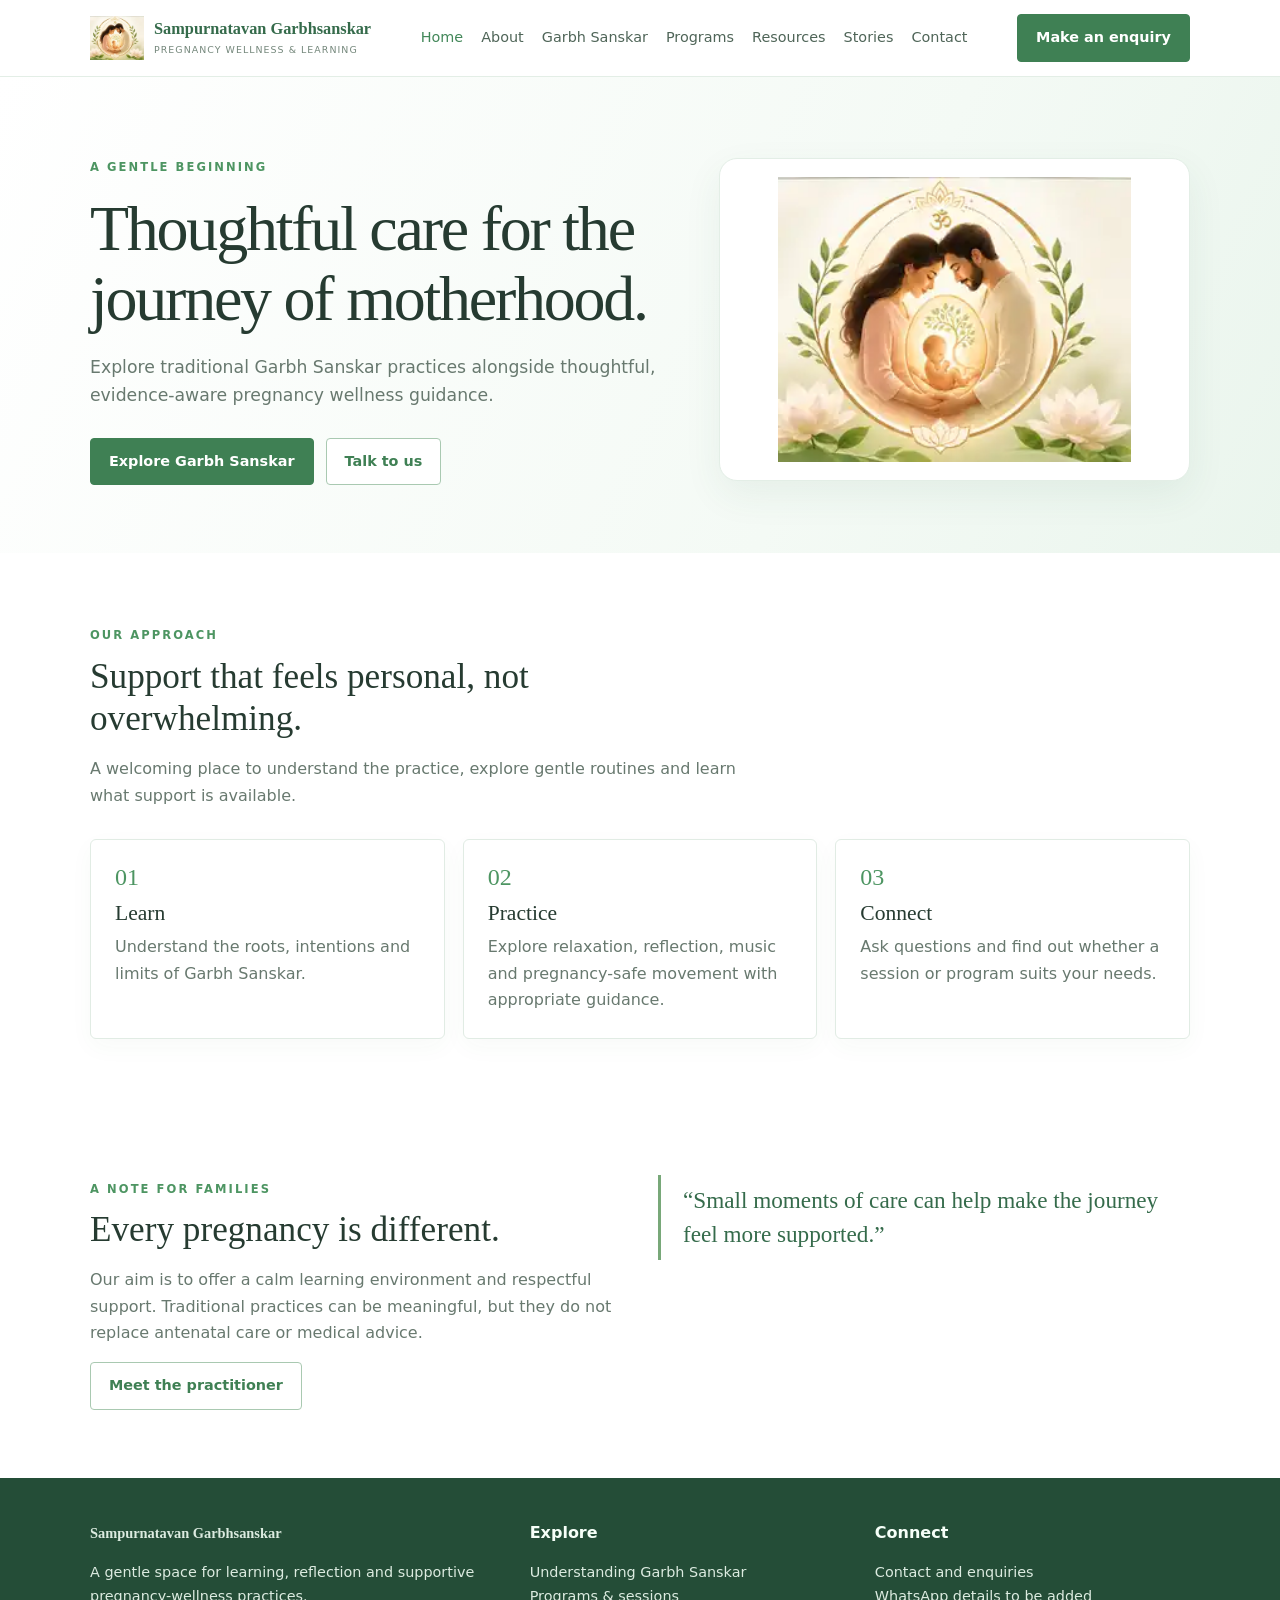
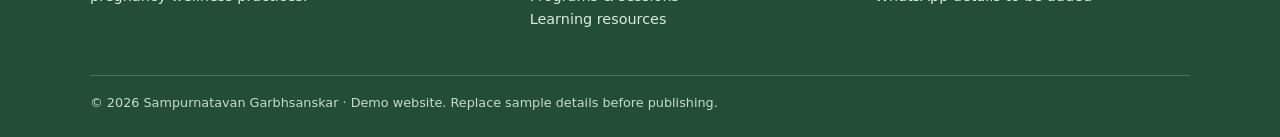
==== commit e1027724: "Use detailed parents and newborn emblem across website" ====
--- a/index.html
+++ b/index.html
@@ -1 +1 @@
-<!doctype html><html lang="en"><head><meta charset="utf-8"><meta name="viewport" content="width=device-width,initial-scale=1,viewport-fit=cover"><meta name="theme-color" content="#ffffff"><meta name="description" content="A calm and informative Garbh Sanskar and pregnancy wellness website."><title>Home | Sampurnatavan Garbhsanskar</title><link rel="stylesheet" href="styles.css"></head><body><header class="site-header"><div class="wrap nav"><a class="brand brand-lockup" href="index.html"><img class="brand-mark" src="assets/sampurnatavam-logo.svg" alt="" width="52" height="52"><span class="brand-copy">Sampurnatavan Garbhsanskar<small>Pregnancy wellness & learning</small></span></a><nav class="nav-links" aria-label="Main navigation"><a class="active" href="index.html">Home</a><a href="about.html">About</a><a href="garbh-sanskar.html">Garbh Sanskar</a><a href="programs.html">Programs</a><a href="resources.html">Resources</a><a href="testimonials.html">Stories</a><a href="contact.html">Contact</a></nav><a class="nav-cta" href="contact.html">Make an enquiry</a></div></header><main><section class="hero"><div class="wrap hero-grid"><div><span class="eyebrow">A gentle beginning</span><h1>Thoughtful care for the journey of motherhood.</h1><p>Explore traditional Garbh Sanskar practices alongside thoughtful, evidence-aware pregnancy wellness guidance.</p><div class="actions"><a class="button" href="garbh-sanskar.html">Explore Garbh Sanskar</a><a class="button secondary" href="contact.html">Talk to us</a></div></div><div class="hero-art hero-logo-wrap"><img class="hero-logo" src="assets/sampurnatavam-logo.svg" alt="Sampurnatavam Garbh Sanskar Program logo" width="900" height="230"></div></div></section><section class="section white"><div class="wrap"><div class="section-head"><span class="eyebrow">Our approach</span><h2>Support that feels personal, not overwhelming.</h2><p class="muted">A welcoming place to understand the practice, explore gentle routines and learn what support is available.</p></div><div class="cards"><article class="card"><span class="number">01</span><h3>Learn</h3><p>Understand the roots, intentions and limits of Garbh Sanskar.</p></article><article class="card"><span class="number">02</span><h3>Practice</h3><p>Explore relaxation, reflection, music and pregnancy-safe movement with appropriate guidance.</p></article><article class="card"><span class="number">03</span><h3>Connect</h3><p>Ask questions and find out whether a session or program suits your needs.</p></article></div></div></section><section class="section"><div class="wrap split"><div><span class="eyebrow">A note for families</span><h2>Every pregnancy is different.</h2><p class="muted">Our aim is to offer a calm learning environment and respectful support. Traditional practices can be meaningful, but they do not replace antenatal care or medical advice.</p><a class="button secondary" href="about.html">Meet the practitioner</a></div><div class="quote">“Small moments of care can help make the journey feel more supported.”</div></div></section></main><footer class="site-footer"><div class="wrap"><div class="footer-grid"><div><a class="brand footer-brand" href="index.html">Sampurnatavan Garbhsanskar</a><p>A gentle space for learning, reflection and supportive pregnancy-wellness practices.</p></div><div><strong>Explore</strong><p><a href="garbh-sanskar.html">Understanding Garbh Sanskar</a><br><a href="programs.html">Programs & sessions</a><br><a href="resources.html">Learning resources</a></p></div><div><strong>Connect</strong><p><a href="contact.html">Contact and enquiries</a><br><span>WhatsApp details to be added</span></p></div></div><div class="footer-bottom">© 2026 Sampurnatavan Garbhsanskar · Demo website. Replace sample details before publishing.</div></div></footer><script src="script.js"></script></body></html>+<!doctype html><html lang="en"><head><meta charset="utf-8"><meta name="viewport" content="width=device-width,initial-scale=1,viewport-fit=cover"><meta name="theme-color" content="#ffffff"><meta name="description" content="A calm and informative Garbh Sanskar and pregnancy wellness website."><title>Home | Sampurnatavan Garbhsanskar</title><link rel="stylesheet" href="styles.css"></head><body><header class="site-header"><div class="wrap nav"><a class="brand brand-lockup" href="index.html"><img class="brand-mark" src="assets/family-emblem.webp" alt="Sampurnatavam family emblem showing both parents holding their newborn" width="58" height="52"><span class="brand-copy">Sampurnatavan Garbhsanskar<small>Pregnancy wellness & learning</small></span></a><nav class="nav-links" aria-label="Main navigation"><a class="active" href="index.html">Home</a><a href="about.html">About</a><a href="garbh-sanskar.html">Garbh Sanskar</a><a href="programs.html">Programs</a><a href="resources.html">Resources</a><a href="testimonials.html">Stories</a><a href="contact.html">Contact</a></nav><a class="nav-cta" href="contact.html">Make an enquiry</a></div></header><main><section class="hero"><div class="wrap hero-grid"><div><span class="eyebrow">A gentle beginning</span><h1>Thoughtful care for the journey of motherhood.</h1><p>Explore traditional Garbh Sanskar practices alongside thoughtful, evidence-aware pregnancy wellness guidance.</p><div class="actions"><a class="button" href="garbh-sanskar.html">Explore Garbh Sanskar</a><a class="button secondary" href="contact.html">Talk to us</a></div></div><div class="hero-art hero-logo-wrap"><img class="hero-logo" src="assets/family-emblem.webp" alt="Detailed Sampurnatavam emblem showing mother and father lovingly cradling their newborn" width="900" height="230"></div></div></section><section class="section white"><div class="wrap"><div class="section-head"><span class="eyebrow">Our approach</span><h2>Support that feels personal, not overwhelming.</h2><p class="muted">A welcoming place to understand the practice, explore gentle routines and learn what support is available.</p></div><div class="cards"><article class="card"><span class="number">01</span><h3>Learn</h3><p>Understand the roots, intentions and limits of Garbh Sanskar.</p></article><article class="card"><span class="number">02</span><h3>Practice</h3><p>Explore relaxation, reflection, music and pregnancy-safe movement with appropriate guidance.</p></article><article class="card"><span class="number">03</span><h3>Connect</h3><p>Ask questions and find out whether a session or program suits your needs.</p></article></div></div></section><section class="section"><div class="wrap split"><div><span class="eyebrow">A note for families</span><h2>Every pregnancy is different.</h2><p class="muted">Our aim is to offer a calm learning environment and respectful support. Traditional practices can be meaningful, but they do not replace antenatal care or medical advice.</p><a class="button secondary" href="about.html">Meet the practitioner</a></div><div class="quote">“Small moments of care can help make the journey feel more supported.”</div></div></section></main><footer class="site-footer"><div class="wrap"><div class="footer-grid"><div><a class="brand footer-brand" href="index.html">Sampurnatavan Garbhsanskar</a><p>A gentle space for learning, reflection and supportive pregnancy-wellness practices.</p></div><div><strong>Explore</strong><p><a href="garbh-sanskar.html">Understanding Garbh Sanskar</a><br><a href="programs.html">Programs & sessions</a><br><a href="resources.html">Learning resources</a></p></div><div><strong>Connect</strong><p><a href="contact.html">Contact and enquiries</a><br><span>WhatsApp details to be added</span></p></div></div><div class="footer-bottom">© 2026 Sampurnatavan Garbhsanskar · Demo website. Replace sample details before publishing.</div></div></footer><script src="script.js"></script></body></html>
--- a/styles.css
+++ b/styles.css
@@ -27,3 +27,19 @@
 .form input,.form textarea,.form select{background:#fff;border-color:#d6e5da;color:#263b31}
 .site-footer{background:#244d37;color:#f6fff8}.site-footer p,.site-footer a{color:#dcebe0}.footer-bottom{border-color:#47715a;color:#c5dccb}.footer-brand{color:#fff}
 @media(max-width:760px){.hero-logo-wrap{min-height:150px;padding:14px;border-radius:10px}.hero-logo{max-height:150px}.nav-links{scrollbar-color:#a8cbb0 #f3f8f4}.button,.nav-cta{min-height:46px}.card{padding:20px}}
+
+/* Family emblem lockup: parents and newborn stay visible across every page */
+.brand-lockup{display:flex;align-items:center;gap:10px;max-width:320px;flex:0 0 auto}
+.brand-mark{width:54px;height:54px;object-fit:contain;flex:0 0 auto}
+.brand-copy{display:block;line-height:1.2;font-size:1.02rem}
+.brand-copy small{display:block;margin-top:5px;font-size:.59rem;letter-spacing:.11em;line-height:1.35}
+.hero-logo-wrap{background:#fff;border:1px solid #e3eee6;border-radius:18px;padding:18px;min-height:300px}
+.hero-logo{width:100%;height:auto;max-height:285px;object-fit:contain}
+@media(max-width:760px){
+ .brand-lockup{gap:8px;max-width:100%}
+ .brand-mark{width:46px;height:46px}
+ .brand-copy{font-size:.94rem}
+ .brand-copy small{font-size:.55rem}
+ .hero-logo-wrap{min-height:180px;padding:12px}
+ .hero-logo{max-height:220px}
+}
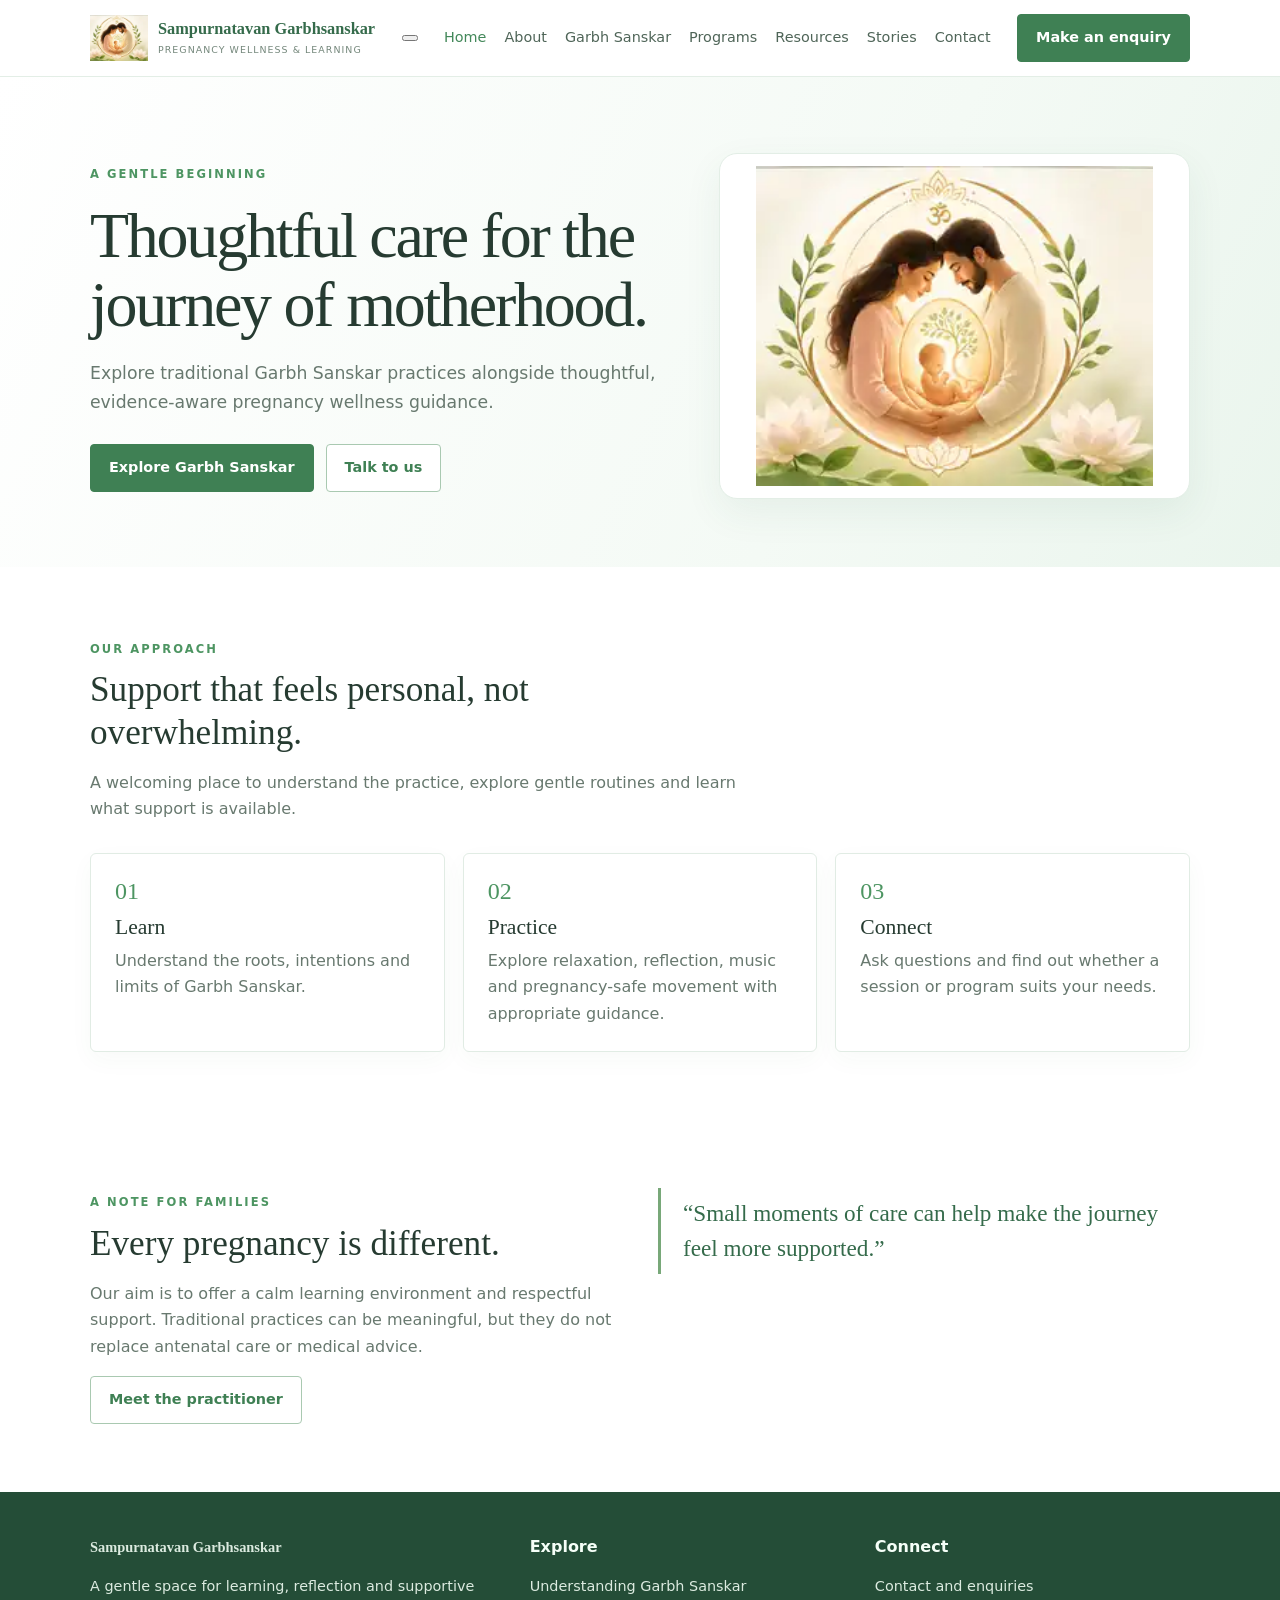
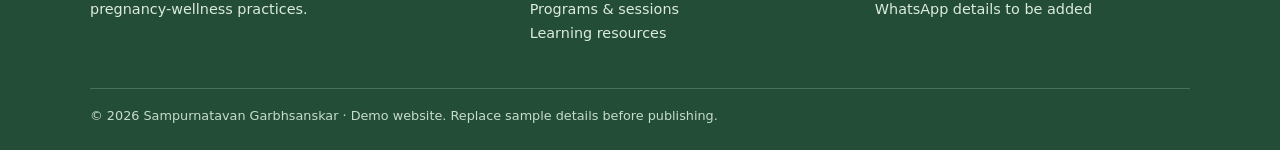
==== commit 6f3ba863: "Add accessible mobile navigation toggle" ====
--- a/index.html
+++ b/index.html
@@ -1 +1 @@
-<!doctype html><html lang="en"><head><meta charset="utf-8"><meta name="viewport" content="width=device-width,initial-scale=1,viewport-fit=cover"><meta name="theme-color" content="#ffffff"><meta name="description" content="A calm and informative Garbh Sanskar and pregnancy wellness website."><title>Home | Sampurnatavan Garbhsanskar</title><link rel="stylesheet" href="styles.css"></head><body><header class="site-header"><div class="wrap nav"><a class="brand brand-lockup" href="index.html"><img class="brand-mark" src="assets/family-emblem.webp" alt="Sampurnatavam family emblem showing both parents holding their newborn" width="58" height="52"><span class="brand-copy">Sampurnatavan Garbhsanskar<small>Pregnancy wellness & learning</small></span></a><nav class="nav-links" aria-label="Main navigation"><a class="active" href="index.html">Home</a><a href="about.html">About</a><a href="garbh-sanskar.html">Garbh Sanskar</a><a href="programs.html">Programs</a><a href="resources.html">Resources</a><a href="testimonials.html">Stories</a><a href="contact.html">Contact</a></nav><a class="nav-cta" href="contact.html">Make an enquiry</a></div></header><main><section class="hero"><div class="wrap hero-grid"><div><span class="eyebrow">A gentle beginning</span><h1>Thoughtful care for the journey of motherhood.</h1><p>Explore traditional Garbh Sanskar practices alongside thoughtful, evidence-aware pregnancy wellness guidance.</p><div class="actions"><a class="button" href="garbh-sanskar.html">Explore Garbh Sanskar</a><a class="button secondary" href="contact.html">Talk to us</a></div></div><div class="hero-art hero-logo-wrap"><img class="hero-logo" src="assets/family-emblem.webp" alt="Detailed Sampurnatavam emblem showing mother and father lovingly cradling their newborn" width="900" height="230"></div></div></section><section class="section white"><div class="wrap"><div class="section-head"><span class="eyebrow">Our approach</span><h2>Support that feels personal, not overwhelming.</h2><p class="muted">A welcoming place to understand the practice, explore gentle routines and learn what support is available.</p></div><div class="cards"><article class="card"><span class="number">01</span><h3>Learn</h3><p>Understand the roots, intentions and limits of Garbh Sanskar.</p></article><article class="card"><span class="number">02</span><h3>Practice</h3><p>Explore relaxation, reflection, music and pregnancy-safe movement with appropriate guidance.</p></article><article class="card"><span class="number">03</span><h3>Connect</h3><p>Ask questions and find out whether a session or program suits your needs.</p></article></div></div></section><section class="section"><div class="wrap split"><div><span class="eyebrow">A note for families</span><h2>Every pregnancy is different.</h2><p class="muted">Our aim is to offer a calm learning environment and respectful support. Traditional practices can be meaningful, but they do not replace antenatal care or medical advice.</p><a class="button secondary" href="about.html">Meet the practitioner</a></div><div class="quote">“Small moments of care can help make the journey feel more supported.”</div></div></section></main><footer class="site-footer"><div class="wrap"><div class="footer-grid"><div><a class="brand footer-brand" href="index.html">Sampurnatavan Garbhsanskar</a><p>A gentle space for learning, reflection and supportive pregnancy-wellness practices.</p></div><div><strong>Explore</strong><p><a href="garbh-sanskar.html">Understanding Garbh Sanskar</a><br><a href="programs.html">Programs & sessions</a><br><a href="resources.html">Learning resources</a></p></div><div><strong>Connect</strong><p><a href="contact.html">Contact and enquiries</a><br><span>WhatsApp details to be added</span></p></div></div><div class="footer-bottom">© 2026 Sampurnatavan Garbhsanskar · Demo website. Replace sample details before publishing.</div></div></footer><script src="script.js"></script></body></html>+<!doctype html><html lang="en"><head><meta charset="utf-8"><meta name="viewport" content="width=device-width,initial-scale=1,viewport-fit=cover"><meta name="theme-color" content="#ffffff"><meta name="description" content="A calm and informative Garbh Sanskar and pregnancy wellness website."><title>Home | Sampurnatavan Garbhsanskar</title><link rel="stylesheet" href="styles.css"></head><body><header class="site-header"><div class="wrap nav"><a class="brand brand-lockup" href="index.html"><img class="brand-mark" src="assets/family-emblem.webp" alt="Sampurnatavam family emblem showing both parents holding their newborn" width="58" height="52"><span class="brand-copy">Sampurnatavan Garbhsanskar<small>Pregnancy wellness & learning</small></span></a><button class="menu-toggle" type="button" aria-expanded="false" aria-controls="primary-navigation" aria-label="Open navigation menu"><span></span><span></span><span></span></button><nav id="primary-navigation" class="nav-links" aria-label="Main navigation"><a class="active" href="index.html">Home</a><a href="about.html">About</a><a href="garbh-sanskar.html">Garbh Sanskar</a><a href="programs.html">Programs</a><a href="resources.html">Resources</a><a href="testimonials.html">Stories</a><a href="contact.html">Contact</a></nav><a class="nav-cta" href="contact.html">Make an enquiry</a></div></header><main><section class="hero"><div class="wrap hero-grid"><div><span class="eyebrow">A gentle beginning</span><h1>Thoughtful care for the journey of motherhood.</h1><p>Explore traditional Garbh Sanskar practices alongside thoughtful, evidence-aware pregnancy wellness guidance.</p><div class="actions"><a class="button" href="garbh-sanskar.html">Explore Garbh Sanskar</a><a class="button secondary" href="contact.html">Talk to us</a></div></div><div class="hero-art hero-logo-wrap"><img class="hero-logo" src="assets/family-emblem.webp" alt="Detailed Sampurnatavam emblem showing mother and father lovingly cradling their newborn" width="900" height="230"></div></div></section><section class="section white"><div class="wrap"><div class="section-head"><span class="eyebrow">Our approach</span><h2>Support that feels personal, not overwhelming.</h2><p class="muted">A welcoming place to understand the practice, explore gentle routines and learn what support is available.</p></div><div class="cards"><article class="card"><span class="number">01</span><h3>Learn</h3><p>Understand the roots, intentions and limits of Garbh Sanskar.</p></article><article class="card"><span class="number">02</span><h3>Practice</h3><p>Explore relaxation, reflection, music and pregnancy-safe movement with appropriate guidance.</p></article><article class="card"><span class="number">03</span><h3>Connect</h3><p>Ask questions and find out whether a session or program suits your needs.</p></article></div></div></section><section class="section"><div class="wrap split"><div><span class="eyebrow">A note for families</span><h2>Every pregnancy is different.</h2><p class="muted">Our aim is to offer a calm learning environment and respectful support. Traditional practices can be meaningful, but they do not replace antenatal care or medical advice.</p><a class="button secondary" href="about.html">Meet the practitioner</a></div><div class="quote">“Small moments of care can help make the journey feel more supported.”</div></div></section></main><footer class="site-footer"><div class="wrap"><div class="footer-grid"><div><a class="brand footer-brand" href="index.html">Sampurnatavan Garbhsanskar</a><p>A gentle space for learning, reflection and supportive pregnancy-wellness practices.</p></div><div><strong>Explore</strong><p><a href="garbh-sanskar.html">Understanding Garbh Sanskar</a><br><a href="programs.html">Programs & sessions</a><br><a href="resources.html">Learning resources</a></p></div><div><strong>Connect</strong><p><a href="contact.html">Contact and enquiries</a><br><span>WhatsApp details to be added</span></p></div></div><div class="footer-bottom">© 2026 Sampurnatavan Garbhsanskar · Demo website. Replace sample details before publishing.</div></div></footer><script src="script.js"></script></body></html>
--- a/styles.css
+++ b/styles.css
@@ -43,3 +43,9 @@
  .hero-logo-wrap{min-height:180px;padding:12px}
  .hero-logo{max-height:220px}
 }
+
+/* Use the detailed family artwork from the original brand reference */
+.brand-mark{width:58px;height:52px;object-fit:contain;object-position:center}
+.hero-logo-wrap{min-height:300px;padding:12px;background:#fff;border:1px solid #e3eee6}
+.hero-logo{width:100%;height:auto;max-height:320px;object-fit:contain;object-position:center}
+@media(max-width:760px){.brand-mark{width:48px;height:44px}.hero-logo-wrap{min-height:190px;padding:8px}.hero-logo{max-height:230px}}
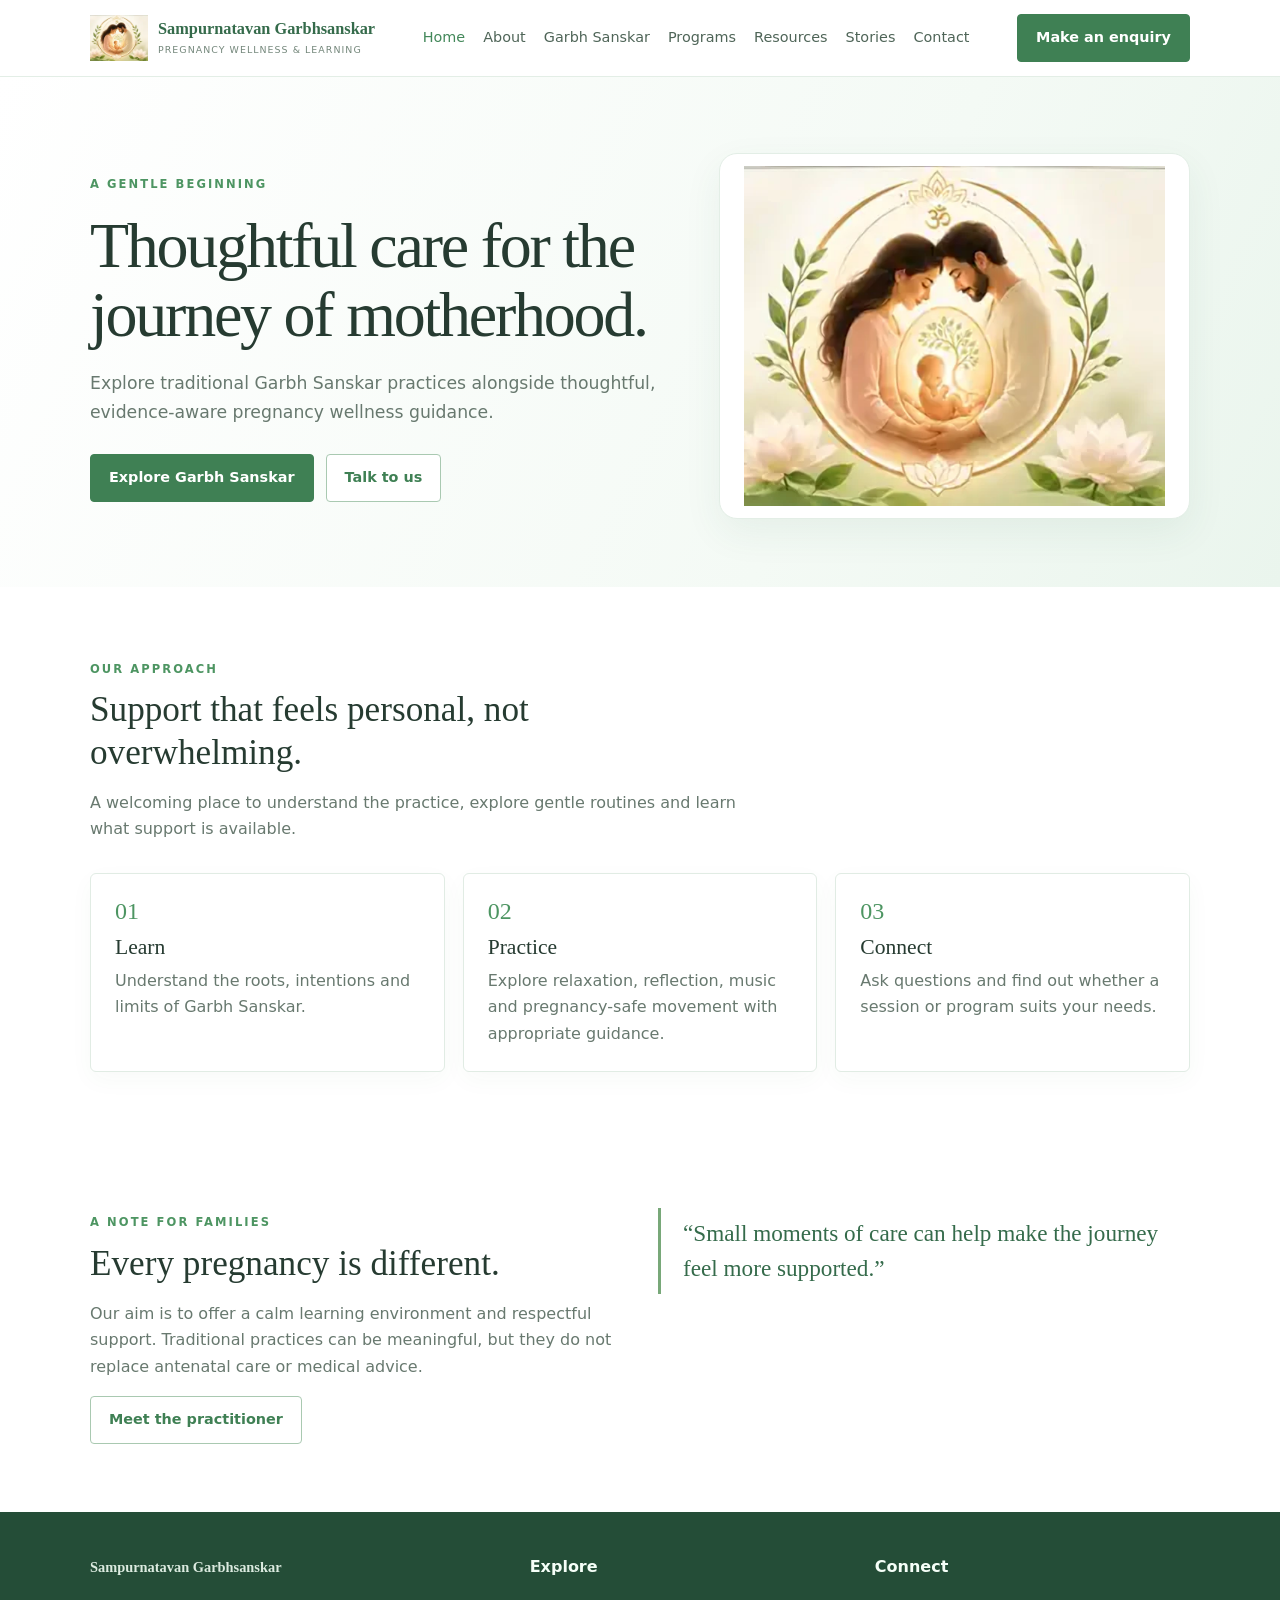
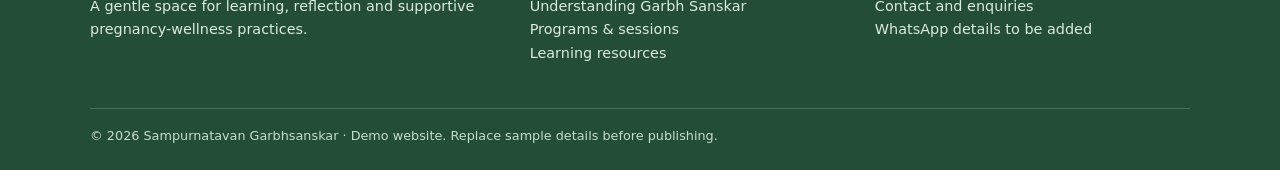
==== commit 3128b81e: "Use responsive HD family artwork and add favicon" ====
--- a/index.html
+++ b/index.html
@@ -1 +1 @@
-<!doctype html><html lang="en"><head><meta charset="utf-8"><meta name="viewport" content="width=device-width,initial-scale=1,viewport-fit=cover"><meta name="theme-color" content="#ffffff"><meta name="description" content="A calm and informative Garbh Sanskar and pregnancy wellness website."><title>Home | Sampurnatavan Garbhsanskar</title><link rel="stylesheet" href="styles.css"></head><body><header class="site-header"><div class="wrap nav"><a class="brand brand-lockup" href="index.html"><img class="brand-mark" src="assets/family-emblem.webp" alt="Sampurnatavam family emblem showing both parents holding their newborn" width="58" height="52"><span class="brand-copy">Sampurnatavan Garbhsanskar<small>Pregnancy wellness & learning</small></span></a><button class="menu-toggle" type="button" aria-expanded="false" aria-controls="primary-navigation" aria-label="Open navigation menu"><span></span><span></span><span></span></button><nav id="primary-navigation" class="nav-links" aria-label="Main navigation"><a class="active" href="index.html">Home</a><a href="about.html">About</a><a href="garbh-sanskar.html">Garbh Sanskar</a><a href="programs.html">Programs</a><a href="resources.html">Resources</a><a href="testimonials.html">Stories</a><a href="contact.html">Contact</a></nav><a class="nav-cta" href="contact.html">Make an enquiry</a></div></header><main><section class="hero"><div class="wrap hero-grid"><div><span class="eyebrow">A gentle beginning</span><h1>Thoughtful care for the journey of motherhood.</h1><p>Explore traditional Garbh Sanskar practices alongside thoughtful, evidence-aware pregnancy wellness guidance.</p><div class="actions"><a class="button" href="garbh-sanskar.html">Explore Garbh Sanskar</a><a class="button secondary" href="contact.html">Talk to us</a></div></div><div class="hero-art hero-logo-wrap"><img class="hero-logo" src="assets/family-emblem.webp" alt="Detailed Sampurnatavam emblem showing mother and father lovingly cradling their newborn" width="900" height="230"></div></div></section><section class="section white"><div class="wrap"><div class="section-head"><span class="eyebrow">Our approach</span><h2>Support that feels personal, not overwhelming.</h2><p class="muted">A welcoming place to understand the practice, explore gentle routines and learn what support is available.</p></div><div class="cards"><article class="card"><span class="number">01</span><h3>Learn</h3><p>Understand the roots, intentions and limits of Garbh Sanskar.</p></article><article class="card"><span class="number">02</span><h3>Practice</h3><p>Explore relaxation, reflection, music and pregnancy-safe movement with appropriate guidance.</p></article><article class="card"><span class="number">03</span><h3>Connect</h3><p>Ask questions and find out whether a session or program suits your needs.</p></article></div></div></section><section class="section"><div class="wrap split"><div><span class="eyebrow">A note for families</span><h2>Every pregnancy is different.</h2><p class="muted">Our aim is to offer a calm learning environment and respectful support. Traditional practices can be meaningful, but they do not replace antenatal care or medical advice.</p><a class="button secondary" href="about.html">Meet the practitioner</a></div><div class="quote">“Small moments of care can help make the journey feel more supported.”</div></div></section></main><footer class="site-footer"><div class="wrap"><div class="footer-grid"><div><a class="brand footer-brand" href="index.html">Sampurnatavan Garbhsanskar</a><p>A gentle space for learning, reflection and supportive pregnancy-wellness practices.</p></div><div><strong>Explore</strong><p><a href="garbh-sanskar.html">Understanding Garbh Sanskar</a><br><a href="programs.html">Programs & sessions</a><br><a href="resources.html">Learning resources</a></p></div><div><strong>Connect</strong><p><a href="contact.html">Contact and enquiries</a><br><span>WhatsApp details to be added</span></p></div></div><div class="footer-bottom">© 2026 Sampurnatavan Garbhsanskar · Demo website. Replace sample details before publishing.</div></div></footer><script src="script.js"></script></body></html>+<!doctype html><html lang="en"><head><meta charset="utf-8"><meta name="viewport" content="width=device-width,initial-scale=1,viewport-fit=cover"><meta name="theme-color" content="#ffffff"><meta name="description" content="A calm and informative Garbh Sanskar and pregnancy wellness website."><title>Home | Sampurnatavan Garbhsanskar</title><link rel="stylesheet" href="styles.css"><link rel="icon" type="image/webp" href="assets/family-emblem-hd.webp"><link rel="apple-touch-icon" href="assets/family-emblem-hd.webp"></head><body><header class="site-header"><div class="wrap nav"><a class="brand brand-lockup" href="index.html"><img class="brand-mark" src="assets/family-emblem.webp" alt="Sampurnatavam family emblem showing both parents holding their newborn" width="58" height="52"><span class="brand-copy">Sampurnatavan Garbhsanskar<small>Pregnancy wellness & learning</small></span></a><button class="menu-toggle" type="button" aria-expanded="false" aria-controls="primary-navigation" aria-label="Open navigation menu"><span></span><span></span><span></span></button><nav id="primary-navigation" class="nav-links" aria-label="Main navigation"><a class="active" href="index.html">Home</a><a href="about.html">About</a><a href="garbh-sanskar.html">Garbh Sanskar</a><a href="programs.html">Programs</a><a href="resources.html">Resources</a><a href="testimonials.html">Stories</a><a href="contact.html">Contact</a></nav><a class="nav-cta" href="contact.html">Make an enquiry</a></div></header><main><section class="hero"><div class="wrap hero-grid"><div><span class="eyebrow">A gentle beginning</span><h1>Thoughtful care for the journey of motherhood.</h1><p>Explore traditional Garbh Sanskar practices alongside thoughtful, evidence-aware pregnancy wellness guidance.</p><div class="actions"><a class="button" href="garbh-sanskar.html">Explore Garbh Sanskar</a><a class="button secondary" href="contact.html">Talk to us</a></div></div><div class="hero-art hero-logo-wrap"><img class="hero-logo" src="assets/family-emblem-hd.webp" srcset="assets/family-emblem-hd-560.webp 560w, assets/family-emblem-hd.webp 1120w" sizes="(max-width:760px) 92vw, 540px" alt="Detailed Sampurnatavam emblem showing mother and father lovingly cradling their newborn" width="1120" height="904" decoding="async"></div></div></section><section class="section white"><div class="wrap"><div class="section-head"><span class="eyebrow">Our approach</span><h2>Support that feels personal, not overwhelming.</h2><p class="muted">A welcoming place to understand the practice, explore gentle routines and learn what support is available.</p></div><div class="cards"><article class="card"><span class="number">01</span><h3>Learn</h3><p>Understand the roots, intentions and limits of Garbh Sanskar.</p></article><article class="card"><span class="number">02</span><h3>Practice</h3><p>Explore relaxation, reflection, music and pregnancy-safe movement with appropriate guidance.</p></article><article class="card"><span class="number">03</span><h3>Connect</h3><p>Ask questions and find out whether a session or program suits your needs.</p></article></div></div></section><section class="section"><div class="wrap split"><div><span class="eyebrow">A note for families</span><h2>Every pregnancy is different.</h2><p class="muted">Our aim is to offer a calm learning environment and respectful support. Traditional practices can be meaningful, but they do not replace antenatal care or medical advice.</p><a class="button secondary" href="about.html">Meet the practitioner</a></div><div class="quote">“Small moments of care can help make the journey feel more supported.”</div></div></section></main><footer class="site-footer"><div class="wrap"><div class="footer-grid"><div><a class="brand footer-brand" href="index.html">Sampurnatavan Garbhsanskar</a><p>A gentle space for learning, reflection and supportive pregnancy-wellness practices.</p></div><div><strong>Explore</strong><p><a href="garbh-sanskar.html">Understanding Garbh Sanskar</a><br><a href="programs.html">Programs & sessions</a><br><a href="resources.html">Learning resources</a></p></div><div><strong>Connect</strong><p><a href="contact.html">Contact and enquiries</a><br><span>WhatsApp details to be added</span></p></div></div><div class="footer-bottom">© 2026 Sampurnatavan Garbhsanskar · Demo website. Replace sample details before publishing.</div></div></footer><script src="script.js"></script></body></html>
--- a/styles.css
+++ b/styles.css
@@ -49,3 +49,56 @@
 .hero-logo-wrap{min-height:300px;padding:12px;background:#fff;border:1px solid #e3eee6}
 .hero-logo{width:100%;height:auto;max-height:320px;object-fit:contain;object-position:center}
 @media(max-width:760px){.brand-mark{width:48px;height:44px}.hero-logo-wrap{min-height:190px;padding:8px}.hero-logo{max-height:230px}}
+
+/* Mobile-first navigation and layout refinements */
+.menu-toggle{display:none;align-items:center;justify-content:center;flex-direction:column;gap:5px;width:46px;height:46px;padding:10px;border:1px solid #cfe0d3;border-radius:10px;background:#fff;color:#356b4b;cursor:pointer}
+.menu-toggle span{display:block;width:19px;height:2px;border-radius:2px;background:currentColor}
+.menu-toggle:focus-visible,.nav-links a:focus-visible,.button:focus-visible,.nav-cta:focus-visible{outline:3px solid #9ac7a5;outline-offset:3px}
+img{height:auto}
+.hero-logo{display:block;width:100%;max-width:100%;height:auto;max-height:340px;object-fit:contain}
+.hero-logo-wrap{overflow:hidden}
+@media(max-width:760px){
+ .site-header{position:sticky;top:0}
+ .nav{display:grid;grid-template-columns:minmax(0,1fr) 46px;align-items:center;gap:10px;padding:10px 16px}
+ .brand-lockup{min-width:0;max-width:none;gap:8px}
+ .brand-mark{width:44px;height:44px}
+ .brand-copy{min-width:0;font-size:.88rem;overflow-wrap:anywhere}
+ .brand-copy small{font-size:.52rem;letter-spacing:.08em}
+ .menu-toggle{display:flex;grid-column:2;grid-row:1}
+ .nav-links{display:none;grid-column:1/-1;grid-row:2;width:100%;padding:8px 0 4px;overflow:visible;flex-direction:column;align-items:stretch;gap:0;border-top:1px solid #e1ece4}
+ .nav-links.is-open{display:flex}
+ .nav-links a{display:flex;align-items:center;min-height:46px;padding:9px 10px;font-size:.95rem;border-radius:7px;white-space:normal}
+ .nav-links a:hover,.nav-links a.active{background:#eff7f1}
+ .nav-cta{display:none}
+ .hero{padding:34px 0 38px}
+ .hero-grid{gap:24px}
+ .hero-grid>div{min-width:0}
+ .hero h1{font-size:clamp(2rem,9vw,2.8rem);line-height:1.12}
+ .hero-logo-wrap{min-height:0;padding:8px;border-radius:14px}
+ .hero-logo{max-height:none;width:100%}
+ .actions{display:flex;flex-direction:column;gap:10px}
+ .actions .button{width:100%;min-height:48px}
+ .section{padding:38px 0}
+ .section-head{margin-bottom:22px}
+ .section h2,.content h2{font-size:1.7rem;line-height:1.25}
+ .cards{grid-template-columns:1fr;gap:12px}
+ .card{padding:18px}
+ .split{grid-template-columns:1fr;gap:22px}
+ .page-intro{padding:36px 0 26px}
+ .page-intro h1{font-size:clamp(2rem,8vw,2.7rem);line-height:1.12}
+ .page-intro p{font-size:1rem}
+ .contact-box{padding:18px}
+ .form{gap:16px}
+ .form input,.form textarea,.form select{min-height:48px;font-size:16px}
+ .form textarea{min-height:130px}
+ .form button{min-height:48px;width:100%}
+ .footer-grid{grid-template-columns:1fr;gap:16px}
+ .site-footer{padding:30px 0 18px}
+ .footer-bottom{line-height:1.6}
+}
+@media(min-width:761px) and (max-width:1080px){
+ .nav{flex-wrap:wrap;padding:12px 0}
+ .nav-links{order:3;width:100%;justify-content:center;flex-wrap:wrap}
+ .nav-cta{margin-left:auto}
+}
+@media(prefers-reduced-motion:reduce){*,*::before,*::after{scroll-behavior:auto!important;animation-duration:.01ms!important;animation-iteration-count:1!important;transition-duration:.01ms!important}}
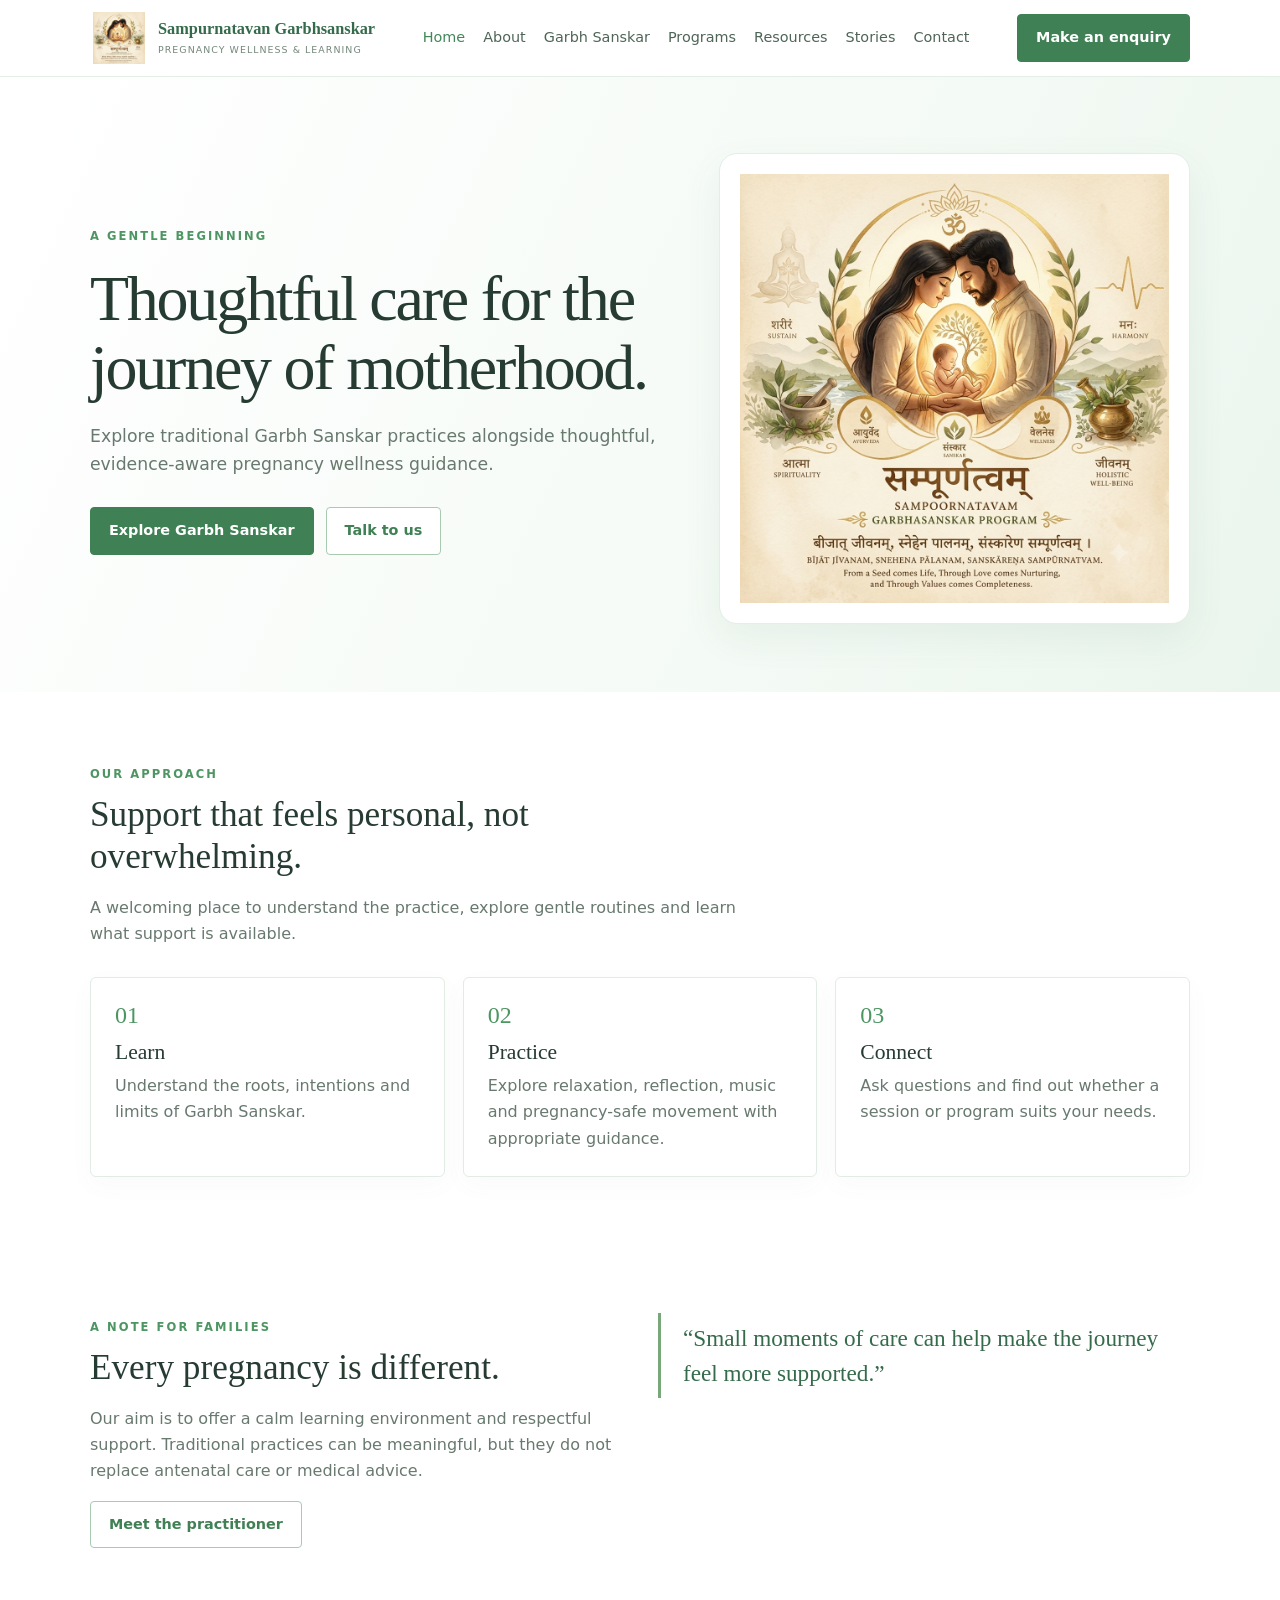
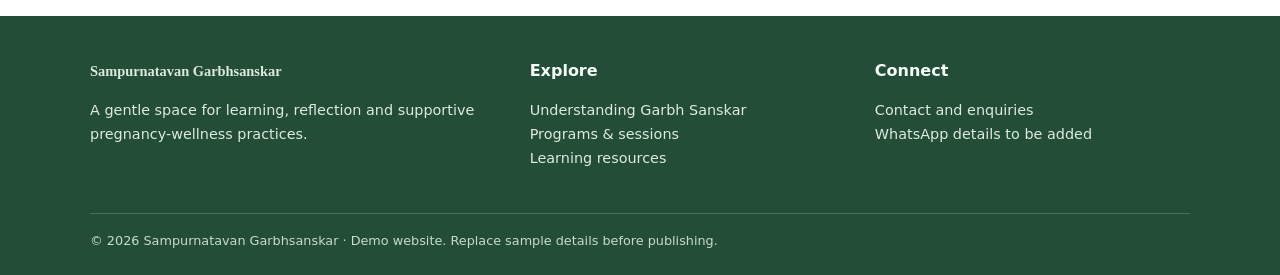
==== commit d674e9fb: "Use newly uploaded Sampurnatavan high-resolution family artwork" ====
--- a/index.html
+++ b/index.html
@@ -1 +1 @@
-<!doctype html><html lang="en"><head><meta charset="utf-8"><meta name="viewport" content="width=device-width,initial-scale=1,viewport-fit=cover"><meta name="theme-color" content="#ffffff"><meta name="description" content="A calm and informative Garbh Sanskar and pregnancy wellness website."><title>Home | Sampurnatavan Garbhsanskar</title><link rel="stylesheet" href="styles.css"><link rel="icon" type="image/webp" href="assets/family-emblem-hd.webp"><link rel="apple-touch-icon" href="assets/family-emblem-hd.webp"></head><body><header class="site-header"><div class="wrap nav"><a class="brand brand-lockup" href="index.html"><img class="brand-mark" src="assets/family-emblem.webp" alt="Sampurnatavam family emblem showing both parents holding their newborn" width="58" height="52"><span class="brand-copy">Sampurnatavan Garbhsanskar<small>Pregnancy wellness & learning</small></span></a><button class="menu-toggle" type="button" aria-expanded="false" aria-controls="primary-navigation" aria-label="Open navigation menu"><span></span><span></span><span></span></button><nav id="primary-navigation" class="nav-links" aria-label="Main navigation"><a class="active" href="index.html">Home</a><a href="about.html">About</a><a href="garbh-sanskar.html">Garbh Sanskar</a><a href="programs.html">Programs</a><a href="resources.html">Resources</a><a href="testimonials.html">Stories</a><a href="contact.html">Contact</a></nav><a class="nav-cta" href="contact.html">Make an enquiry</a></div></header><main><section class="hero"><div class="wrap hero-grid"><div><span class="eyebrow">A gentle beginning</span><h1>Thoughtful care for the journey of motherhood.</h1><p>Explore traditional Garbh Sanskar practices alongside thoughtful, evidence-aware pregnancy wellness guidance.</p><div class="actions"><a class="button" href="garbh-sanskar.html">Explore Garbh Sanskar</a><a class="button secondary" href="contact.html">Talk to us</a></div></div><div class="hero-art hero-logo-wrap"><img class="hero-logo" src="assets/family-emblem-hd.webp" srcset="assets/family-emblem-hd-560.webp 560w, assets/family-emblem-hd.webp 1120w" sizes="(max-width:760px) 92vw, 540px" alt="Detailed Sampurnatavam emblem showing mother and father lovingly cradling their newborn" width="1120" height="904" decoding="async"></div></div></section><section class="section white"><div class="wrap"><div class="section-head"><span class="eyebrow">Our approach</span><h2>Support that feels personal, not overwhelming.</h2><p class="muted">A welcoming place to understand the practice, explore gentle routines and learn what support is available.</p></div><div class="cards"><article class="card"><span class="number">01</span><h3>Learn</h3><p>Understand the roots, intentions and limits of Garbh Sanskar.</p></article><article class="card"><span class="number">02</span><h3>Practice</h3><p>Explore relaxation, reflection, music and pregnancy-safe movement with appropriate guidance.</p></article><article class="card"><span class="number">03</span><h3>Connect</h3><p>Ask questions and find out whether a session or program suits your needs.</p></article></div></div></section><section class="section"><div class="wrap split"><div><span class="eyebrow">A note for families</span><h2>Every pregnancy is different.</h2><p class="muted">Our aim is to offer a calm learning environment and respectful support. Traditional practices can be meaningful, but they do not replace antenatal care or medical advice.</p><a class="button secondary" href="about.html">Meet the practitioner</a></div><div class="quote">“Small moments of care can help make the journey feel more supported.”</div></div></section></main><footer class="site-footer"><div class="wrap"><div class="footer-grid"><div><a class="brand footer-brand" href="index.html">Sampurnatavan Garbhsanskar</a><p>A gentle space for learning, reflection and supportive pregnancy-wellness practices.</p></div><div><strong>Explore</strong><p><a href="garbh-sanskar.html">Understanding Garbh Sanskar</a><br><a href="programs.html">Programs & sessions</a><br><a href="resources.html">Learning resources</a></p></div><div><strong>Connect</strong><p><a href="contact.html">Contact and enquiries</a><br><span>WhatsApp details to be added</span></p></div></div><div class="footer-bottom">© 2026 Sampurnatavan Garbhsanskar · Demo website. Replace sample details before publishing.</div></div></footer><script src="script.js"></script></body></html>+<!doctype html><html lang="en"><head><meta charset="utf-8"><meta name="viewport" content="width=device-width,initial-scale=1,viewport-fit=cover"><meta name="theme-color" content="#ffffff"><meta name="description" content="A calm and informative Garbh Sanskar and pregnancy wellness website."><title>Home | Sampurnatavan Garbhsanskar</title><link rel="stylesheet" href="styles.css"><link rel="icon" type="image/png" href="Sampurnatavan.png"><link rel="apple-touch-icon" href="Sampurnatavan.png"></head><body><header class="site-header"><div class="wrap nav"><a class="brand brand-lockup" href="index.html"><img class="brand-mark" src="Sampurnatavan.png" alt="Sampurnatavan family emblem" width="58" height="52"><span class="brand-copy">Sampurnatavan Garbhsanskar<small>Pregnancy wellness & learning</small></span></a><button class="menu-toggle" type="button" aria-expanded="false" aria-controls="primary-navigation" aria-label="Open navigation menu"><span></span><span></span><span></span></button><nav id="primary-navigation" class="nav-links" aria-label="Main navigation"><a class="active" href="index.html">Home</a><a href="about.html">About</a><a href="garbh-sanskar.html">Garbh Sanskar</a><a href="programs.html">Programs</a><a href="resources.html">Resources</a><a href="testimonials.html">Stories</a><a href="contact.html">Contact</a></nav><a class="nav-cta" href="contact.html">Make an enquiry</a></div></header><main><section class="hero"><div class="wrap hero-grid"><div><span class="eyebrow">A gentle beginning</span><h1>Thoughtful care for the journey of motherhood.</h1><p>Explore traditional Garbh Sanskar practices alongside thoughtful, evidence-aware pregnancy wellness guidance.</p><div class="actions"><a class="button" href="garbh-sanskar.html">Explore Garbh Sanskar</a><a class="button secondary" href="contact.html">Talk to us</a></div></div><div class="hero-art hero-logo-wrap"><img class="hero-logo" src="Sampurnatavan.png" alt="Sampurnatavan emblem showing mother and father lovingly holding their newborn baby" loading="eager" fetchpriority="high" decoding="async"></div></div></section><section class="section white"><div class="wrap"><div class="section-head"><span class="eyebrow">Our approach</span><h2>Support that feels personal, not overwhelming.</h2><p class="muted">A welcoming place to understand the practice, explore gentle routines and learn what support is available.</p></div><div class="cards"><article class="card"><span class="number">01</span><h3>Learn</h3><p>Understand the roots, intentions and limits of Garbh Sanskar.</p></article><article class="card"><span class="number">02</span><h3>Practice</h3><p>Explore relaxation, reflection, music and pregnancy-safe movement with appropriate guidance.</p></article><article class="card"><span class="number">03</span><h3>Connect</h3><p>Ask questions and find out whether a session or program suits your needs.</p></article></div></div></section><section class="section"><div class="wrap split"><div><span class="eyebrow">A note for families</span><h2>Every pregnancy is different.</h2><p class="muted">Our aim is to offer a calm learning environment and respectful support. Traditional practices can be meaningful, but they do not replace antenatal care or medical advice.</p><a class="button secondary" href="about.html">Meet the practitioner</a></div><div class="quote">“Small moments of care can help make the journey feel more supported.”</div></div></section></main><footer class="site-footer"><div class="wrap"><div class="footer-grid"><div><a class="brand footer-brand" href="index.html">Sampurnatavan Garbhsanskar</a><p>A gentle space for learning, reflection and supportive pregnancy-wellness practices.</p></div><div><strong>Explore</strong><p><a href="garbh-sanskar.html">Understanding Garbh Sanskar</a><br><a href="programs.html">Programs & sessions</a><br><a href="resources.html">Learning resources</a></p></div><div><strong>Connect</strong><p><a href="contact.html">Contact and enquiries</a><br><span>WhatsApp details to be added</span></p></div></div><div class="footer-bottom">© 2026 Sampurnatavan Garbhsanskar · Demo website. Replace sample details before publishing.</div></div></footer><script src="script.js"></script></body></html>
--- a/styles.css
+++ b/styles.css
@@ -102,3 +102,11 @@
  .nav-cta{margin-left:auto}
 }
 @media(prefers-reduced-motion:reduce){*,*::before,*::after{scroll-behavior:auto!important;animation-duration:.01ms!important;animation-iteration-count:1!important;transition-duration:.01ms!important}}
+
+/* High-resolution family emblem: preserve its full artwork without cropping */
+.hero-logo-wrap{display:flex;align-items:center;justify-content:center;min-height:0;padding:clamp(10px,2vw,20px);overflow:hidden}
+.hero-logo{display:block;width:100%;max-width:100%;height:auto;max-height:460px;object-fit:contain;object-position:center}
+@media(max-width:760px){
+ .hero-logo-wrap{width:100%;min-height:0;padding:8px}
+ .hero-logo{width:100%;height:auto;max-height:360px;object-fit:contain}
+}
